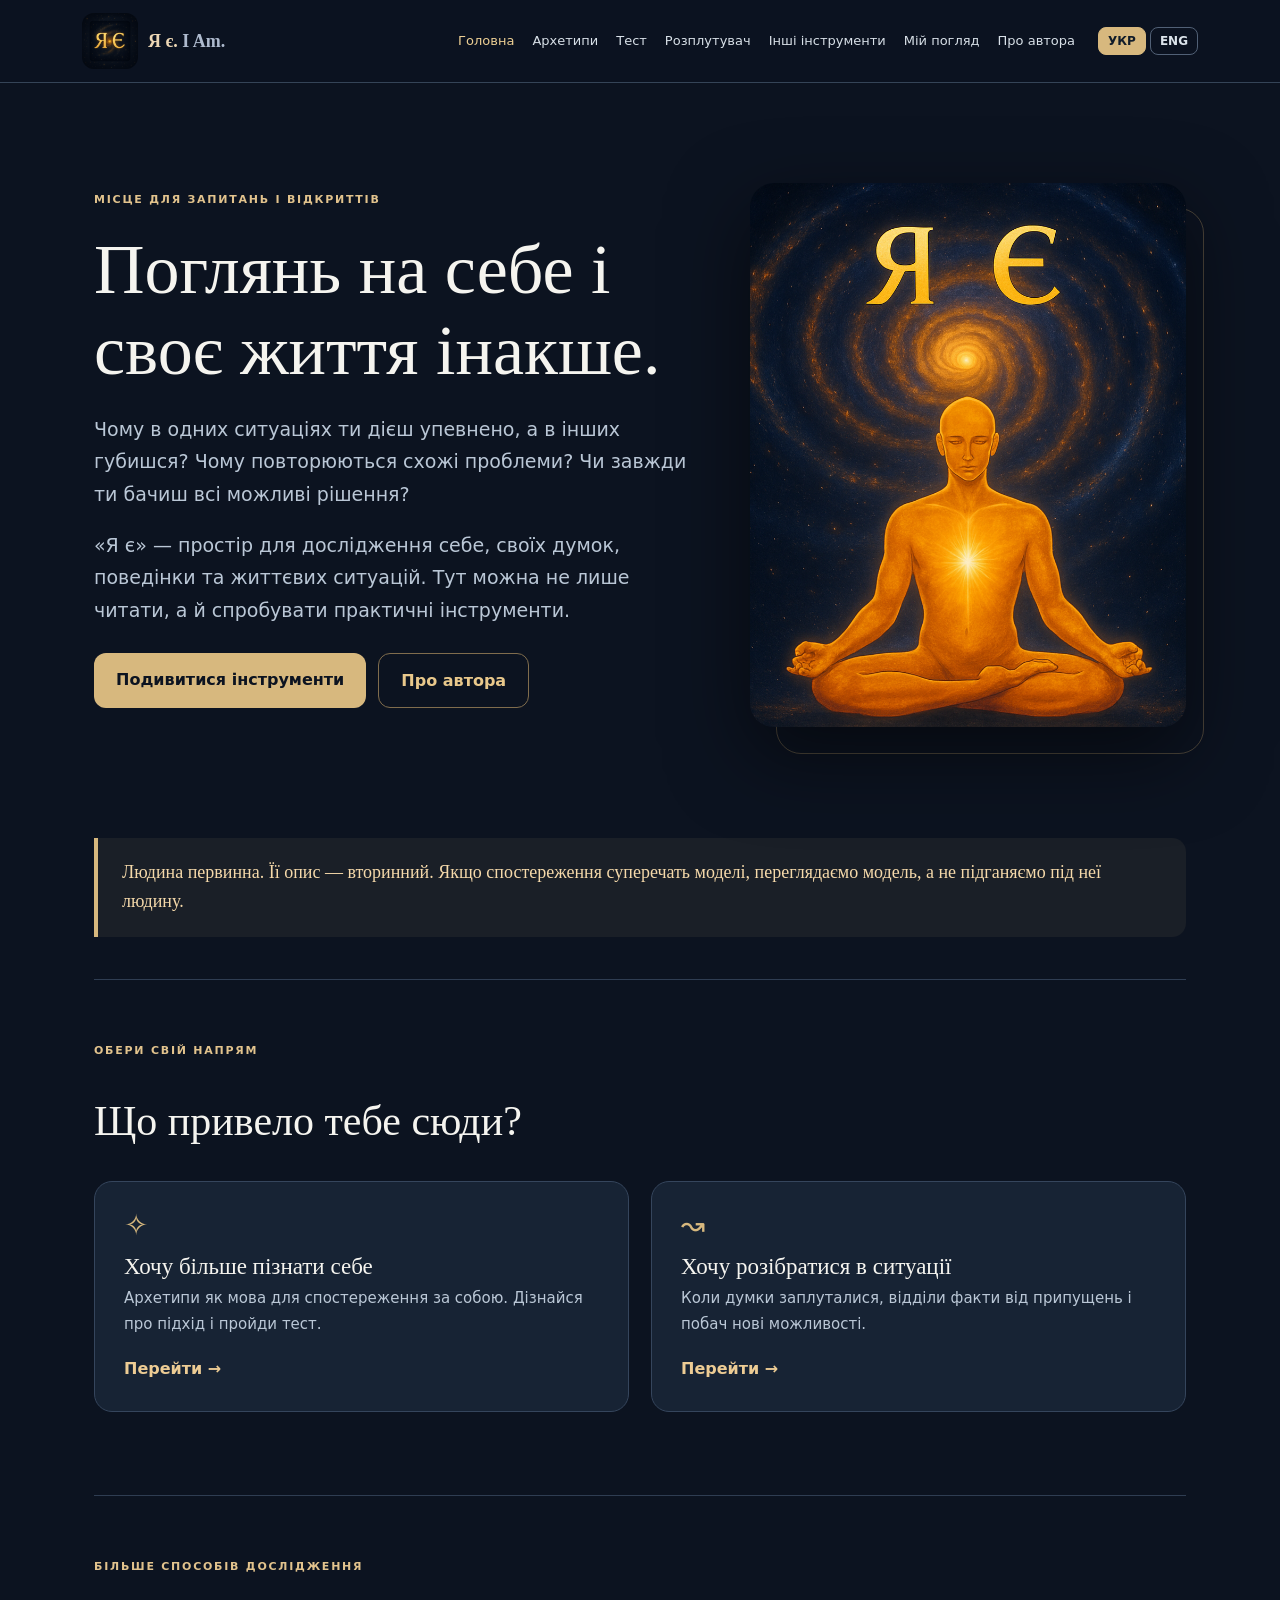
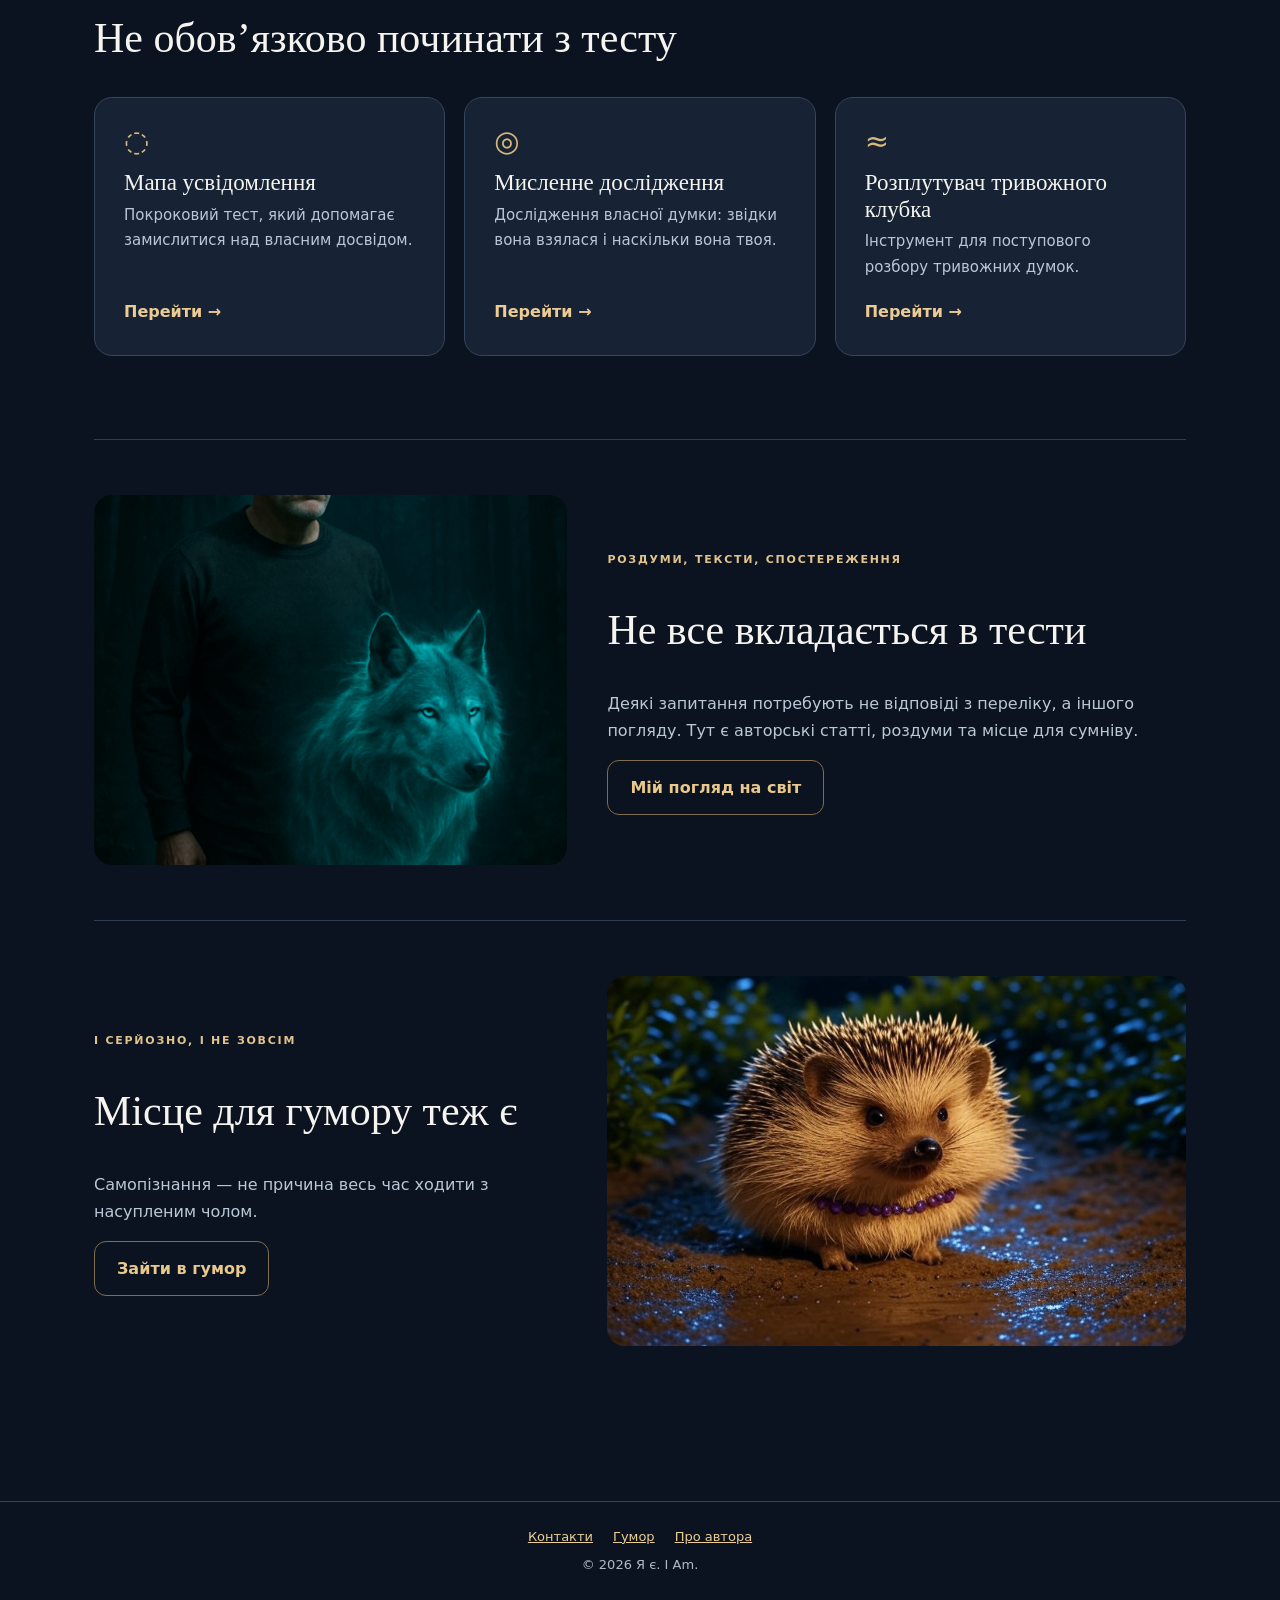
==== index.html @ 679966d9 "Add files via upload" ====
<!doctype html><html lang="uk"><head><meta charset="utf-8"><meta name="viewport" content="width=device-width,initial-scale=1"><meta name="theme-color" content="#0c1320"><title>Головна / Home — Я є. I Am.</title><meta name="description" content="Я є. I Am. — простір для дослідження себе, думок, поведінки та життєвих ситуацій."><link rel="icon" href="images/ya-e-og.jpg" type="image/jpeg"><link rel="stylesheet" href="assets/site.css"><style>
:root{color-scheme:dark}*{box-sizing:border-box}html{scroll-behavior:smooth}body{margin:0;background:#0c1320;color:#f5f4ef;font:16px/1.7 system-ui,-apple-system,Segoe UI,sans-serif}a{color:#ebc98b}h1,h2,h3{font-family:Georgia,'Times New Roman',serif;font-weight:500;line-height:1.16}h1{font-size:clamp(40px,6vw,70px);margin:18px 0 22px}h2{font-size:clamp(29px,4vw,42px)}h3{font-size:23px}p{color:#bac7d6}main{max-width:1140px;margin:0 auto;padding:30px 24px 100px}.eyebrow{letter-spacing:.16em;font-weight:700;color:#e2c38d;text-transform:uppercase;font-size:11px}.hero{padding:70px 0 60px;display:grid;grid-template-columns:1.16fr .84fr;align-items:center;gap:55px}.hero p{font-size:19px;max-width:650px}.hero-art{position:relative}.hero-art img{width:100%;border-radius:24px;object-fit:cover;aspect-ratio:4/5;box-shadow:0 28px 80px #0008}.hero-art:before{content:'';position:absolute;inset:25px -18px -18px 26px;border:1px solid #c5a66e55;border-radius:25px;z-index:-1}.actions{display:flex;gap:12px;flex-wrap:wrap;margin:27px 0}.action{display:inline-block;padding:13px 22px;border-radius:12px;background:#d7b87e;color:#0c1320;text-decoration:none;font-weight:750}.action.outline{background:transparent;color:#e9c88b;border:1px solid #806d4d}.section{padding:55px 0;border-top:1px solid #2f3d52}.intro{max-width:790px}.two{display:grid;grid-template-columns:repeat(2,1fr);gap:22px;margin:28px 0}.three{display:grid;grid-template-columns:repeat(3,1fr);gap:19px;margin:28px 0}.tile{background:#172334;border:1px solid #35455c;border-radius:18px;padding:29px;min-height:208px;display:flex;flex-direction:column;align-items:flex-start;text-decoration:none;color:#f5f4ef;transition:transform .2s,border-color .2s}.tile:hover{transform:translateY(-4px);border-color:#d7b87e}.tile h3{margin:14px 0 6px;color:#f5f4ef}.tile p{margin:0 0 18px;font-size:15px}.tile .arrow{margin-top:auto;color:#edcc94;font-weight:bold}.symbol{color:#d7b87e;font-size:29px;line-height:1}.principle{background:rgba(215,184,126,.07);border-left:4px solid #d7b87e;padding:20px 24px;color:#f5d9aa;font:500 18px/1.65 Georgia,serif;border-radius:0 14px 14px 0;margin:42px 0}.split{display:grid;grid-template-columns:.9fr 1.1fr;align-items:center;gap:40px}.split img{width:100%;border-radius:18px;max-height:370px;object-fit:cover}.quiet{color:#98aabe;font-size:14px}.subhero{padding:55px 0 40px;max-width:810px}.subhero h1{font-size:clamp(38px,5vw,58px)}.mini{font-size:13px;color:#c1ccd7}.list-links{display:grid;gap:14px;margin-top:24px}.list-links a{display:block;border-radius:14px;background:#172334;padding:18px 22px;text-decoration:none;color:#fff;border:1px solid #344459}.list-links a:hover{border-color:#d7b87e}.list-links small{display:block;color:#a8b8c9}.site-head nav{display:flex}.site-head .site-nav{display:flex}@media(max-width:980px){.site-head .site-nav{display:none}.site-head .site-nav.open{display:flex}}@media(max-width:700px){main{padding:10px 17px 60px}.hero{grid-template-columns:1fr;padding:35px 0 45px;gap:28px}.hero-art img{aspect-ratio:16/10;max-height:300px}.two,.three,.split{grid-template-columns:1fr}.section{padding:34px 0}.tile{min-height:unset;padding:23px}.principle{margin:24px 0}.actions{flex-direction:column}.action{text-align:center}}
</style></head><body class="new-site-page"><main id="main"><section class="hero"><div><span class="eyebrow"><span data-i18n-uk="Місце для запитань і відкриттів" data-i18n-en="A place for questions and discoveries">Місце для запитань і відкриттів</span></span><h1><span data-i18n-uk="Поглянь на себе і своє життя інакше." data-i18n-en="See yourself and your life from a different angle.">Поглянь на себе і своє життя інакше.</span></h1><p><span data-i18n-uk="Чому в одних ситуаціях ти дієш упевнено, а в інших губишся? Чому повторюються схожі проблеми? Чи завжди ти бачиш всі можливі рішення?" data-i18n-en="Why do you feel confident in some situations and uncertain in others? Why do familiar problems keep returning? Are you seeing all your options?">Чому в одних ситуаціях ти дієш упевнено, а в інших губишся? Чому повторюються схожі проблеми? Чи завжди ти бачиш всі можливі рішення?</span></p><p><span data-i18n-uk="«Я є» — простір для дослідження себе, своїх думок, поведінки та життєвих ситуацій. Тут можна не лише читати, а й спробувати практичні інструменти." data-i18n-en="I Am is a space to explore yourself, your thoughts, your behavior and everyday situations. You can read, reflect and try practical tools.">«Я є» — простір для дослідження себе, своїх думок, поведінки та життєвих ситуацій. Тут можна не лише читати, а й спробувати практичні інструменти.</span></p><div class="actions"><a data-url="tools.html" href="tools.html" class="action"><span data-i18n-uk="Подивитися інструменти" data-i18n-en="Explore the tools">Подивитися інструменти</span></a><a data-url="about.html" href="about.html" class="action outline"><span data-i18n-uk="Про автора" data-i18n-en="About the author">Про автора</span></a></div></div><div class="hero-art"><img src="images/ya-e-og.jpg" alt="Я є — символічний образ" loading="eager"></div></section><div class="principle"><span data-i18n-uk="Людина первинна. Її опис — вторинний. Якщо спостереження суперечать моделі, переглядаємо модель, а не підганяємо під неї людину." data-i18n-en="The person comes first. Any description comes second. If observations contradict the model, revise the model rather than forcing the person to fit it.">Людина первинна. Її опис — вторинний. Якщо спостереження суперечать моделі, переглядаємо модель, а не підганяємо під неї людину.</span></div><section class="section" id="begin"><span class="eyebrow"><span data-i18n-uk="Обери свій напрям" data-i18n-en="Choose where to begin">Обери свій напрям</span></span><h2><span data-i18n-uk="Що привело тебе сюди?" data-i18n-en="What brings you here?">Що привело тебе сюди?</span></h2><div class="two"><a class="tile" data-url="archetypes.html" href="archetypes.html"><span class="symbol">✧</span><h3><span data-i18n-uk="Хочу більше пізнати себе" data-i18n-en="I want to understand myself">Хочу більше пізнати себе</span></h3><p><span data-i18n-uk="Архетипи як мова для спостереження за собою. Дізнайся про підхід і пройди тест." data-i18n-en="Explore archetypes as a language for self-observation, then take the test.">Архетипи як мова для спостереження за собою. Дізнайся про підхід і пройди тест.</span></p><span class="arrow"><span data-i18n-uk="Перейти →" data-i18n-en="Explore →">Перейти →</span></span></a><a class="tile" data-url="unravel-situation.html" href="unravel-situation.html"><span class="symbol">↝</span><h3><span data-i18n-uk="Хочу розібратися в ситуації" data-i18n-en="I need clarity about a situation">Хочу розібратися в ситуації</span></h3><p><span data-i18n-uk="Коли думки заплуталися, відділи факти від припущень і побач нові можливості." data-i18n-en="Untangle thoughts, distinguish facts from assumptions and explore alternatives.">Коли думки заплуталися, відділи факти від припущень і побач нові можливості.</span></p><span class="arrow"><span data-i18n-uk="Перейти →" data-i18n-en="Explore →">Перейти →</span></span></a></div></section><section class="section"><span class="eyebrow"><span data-i18n-uk="Більше способів дослідження" data-i18n-en="More ways to explore">Більше способів дослідження</span></span><h2><span data-i18n-uk="Не обов’язково починати з тесту" data-i18n-en="You do not have to start with a test">Не обов’язково починати з тесту</span></h2><div class="three"><a class="tile" data-url="map-awareness-test-v2.html" href="map-awareness-test-v2.html"><span class="symbol">◌</span><h3><span data-i18n-uk="Мапа усвідомлення" data-i18n-en="Map of awareness">Мапа усвідомлення</span></h3><p><span data-i18n-uk="Покроковий тест, який допомагає замислитися над власним досвідом." data-i18n-en="A step-by-step test to reflect on your experience.">Покроковий тест, який допомагає замислитися над власним досвідом.</span></p><span class="arrow"><span data-i18n-uk="Перейти →" data-i18n-en="Explore →">Перейти →</span></span></a><a class="tile" data-url="mind-exploration.html" href="mind-exploration.html"><span class="symbol">◎</span><h3><span data-i18n-uk="Мисленне дослідження" data-i18n-en="Thought exploration">Мисленне дослідження</span></h3><p><span data-i18n-uk="Дослідження власної думки: звідки вона взялася і наскільки вона твоя." data-i18n-en="Examine your own thought: where did it come from and how much is it yours?">Дослідження власної думки: звідки вона взялася і наскільки вона твоя.</span></p><span class="arrow"><span data-i18n-uk="Перейти →" data-i18n-en="Explore →">Перейти →</span></span></a><a class="tile" data-url="unravel-anxiety.html" href="unravel-anxiety.html"><span class="symbol">≈</span><h3><span data-i18n-uk="Розплутувач тривожного клубка" data-i18n-en="Anxiety knot unraveler">Розплутувач тривожного клубка</span></h3><p><span data-i18n-uk="Інструмент для поступового розбору тривожних думок." data-i18n-en="A guided way to work through anxious thoughts.">Інструмент для поступового розбору тривожних думок.</span></p><span class="arrow"><span data-i18n-uk="Перейти →" data-i18n-en="Explore →">Перейти →</span></span></a></div></section><section class="section split"><img src="images/mezhovyk.jpg" loading="lazy" alt="Людина з вовком у лісі"><div><span class="eyebrow"><span data-i18n-uk="Роздуми, тексти, спостереження" data-i18n-en="Reflections and observations">Роздуми, тексти, спостереження</span></span><h2><span data-i18n-uk="Не все вкладається в тести" data-i18n-en="Not everything fits into a test">Не все вкладається в тести</span></h2><p><span data-i18n-uk="Деякі запитання потребують не відповіді з переліку, а іншого погляду. Тут є авторські статті, роздуми та місце для сумніву." data-i18n-en="Some questions need more than a multiple-choice answer. Explore essays, reflections and room for doubt.">Деякі запитання потребують не відповіді з переліку, а іншого погляду. Тут є авторські статті, роздуми та місце для сумніву.</span></p><a class="action outline" data-url="blog.html" href="blog.html"><span data-i18n-uk="Мій погляд на світ" data-i18n-en="My perspective">Мій погляд на світ</span></a></div></section><section class="section split"><div><span class="eyebrow"><span data-i18n-uk="І серйозно, і не зовсім" data-i18n-en="Serious, but not too serious">І серйозно, і не зовсім</span></span><h2><span data-i18n-uk="Місце для гумору теж є" data-i18n-en="There is room for humor, too">Місце для гумору теж є</span></h2><p><span data-i18n-uk="Самопізнання — не причина весь час ходити з насупленим чолом." data-i18n-en="Self-exploration is no reason to keep a permanently serious face.">Самопізнання — не причина весь час ходити з насупленим чолом.</span></p><a class="action outline" data-url="humor.html" href="humor.html"><span data-i18n-uk="Зайти в гумор" data-i18n-en="Visit humor">Зайти в гумор</span></a></div><img src="images/hedgehog.jpg" loading="lazy" alt="Кумедний їжачок"></section></main><script>window.yaieRenderHome=function(lang){document.querySelectorAll('[data-i18n-uk]').forEach(el=>el.textContent=el.getAttribute('data-i18n-'+lang));document.querySelectorAll('[data-url]').forEach(el=>{let u=new URL(el.getAttribute('data-url'),location.href);u.searchParams.set('lang',lang);el.href=u.pathname+u.search});};</script><script src="assets/site.js" defer></script></body></html>
---- assets/site.css ----
:root{--bg:#0c1320;--surface:#172334;--surface2:#1f3044;--text:#f5f4ef;--muted:#bac7d6;--gold:#d7b87e;--line:#344459}
.site-head,.site-head *{box-sizing:border-box}.site-head{position:sticky;top:0;z-index:9999;background:rgba(12,19,32,.97);backdrop-filter:blur(16px);border-bottom:1px solid #354457;color:#f5f4ef;font-family:system-ui,-apple-system,Segoe UI,sans-serif}.site-head-inner{max-width:1160px;margin:auto;min-height:82px;padding:9px 22px;display:flex;align-items:center;gap:18px}.site-brand{display:flex;align-items:center;flex:none;gap:10px;text-decoration:none!important;color:#edd7b5!important;font:600 18px Georgia,serif!important}.site-brand img{width:56px;height:56px;object-fit:contain;border-radius:12px}.site-nav{margin-left:auto;display:flex;align-items:center;gap:18px;flex-wrap:wrap}.site-nav a{font:500 13px/1.3 system-ui,sans-serif!important;color:#d8e0e8!important;text-decoration:none!important;padding:8px 0;white-space:nowrap}.site-nav a:hover,.site-nav a[aria-current=page]{color:#edcf94!important}.site-language{display:flex;gap:4px;margin-left:5px}.site-language button{border:1px solid #516076;background:transparent;color:#dce4eb;padding:6px 9px;border-radius:8px;font:600 12px system-ui;cursor:pointer}.site-language button.active{color:#111c29;background:#d7b87e;border-color:#d7b87e}.site-menu{display:none;background:transparent;border:1px solid #516076;color:#fff;border-radius:8px;padding:7px 12px;font-size:18px}.site-head+nav,body>nav[role=navigation]{display:none!important}.site-head a:focus-visible,.site-head button:focus-visible{outline:2px solid #f3d6a2;outline-offset:3px}
.site-footer{background:#0c1320;border-top:1px solid #344459;color:#aebaca;font:13px/1.6 system-ui,sans-serif;padding:25px;text-align:center}.site-footer a{color:#edcf94}.site-footer .site-footlinks{display:flex;justify-content:center;gap:20px;flex-wrap:wrap;margin-bottom:8px}
@media(max-width:980px){.site-menu{display:block;margin-left:auto}.site-nav{display:none;position:absolute;top:100%;left:0;right:0;background:#101b2b;border-bottom:1px solid #344459;padding:16px 22px;box-shadow:0 20px 30px #0005}.site-nav.open{display:flex;flex-direction:column;align-items:stretch;gap:5px}.site-nav a{padding:11px 5px;font-size:15px!important}.site-head-inner{min-height:70px}.site-brand img{height:46px;width:46px}}@media(max-width:420px){.site-head-inner{padding:6px 12px;gap:8px}.site-brand{font-size:16px!important}.site-brand img{width:42px;height:42px}.site-language button{padding:6px 7px}}
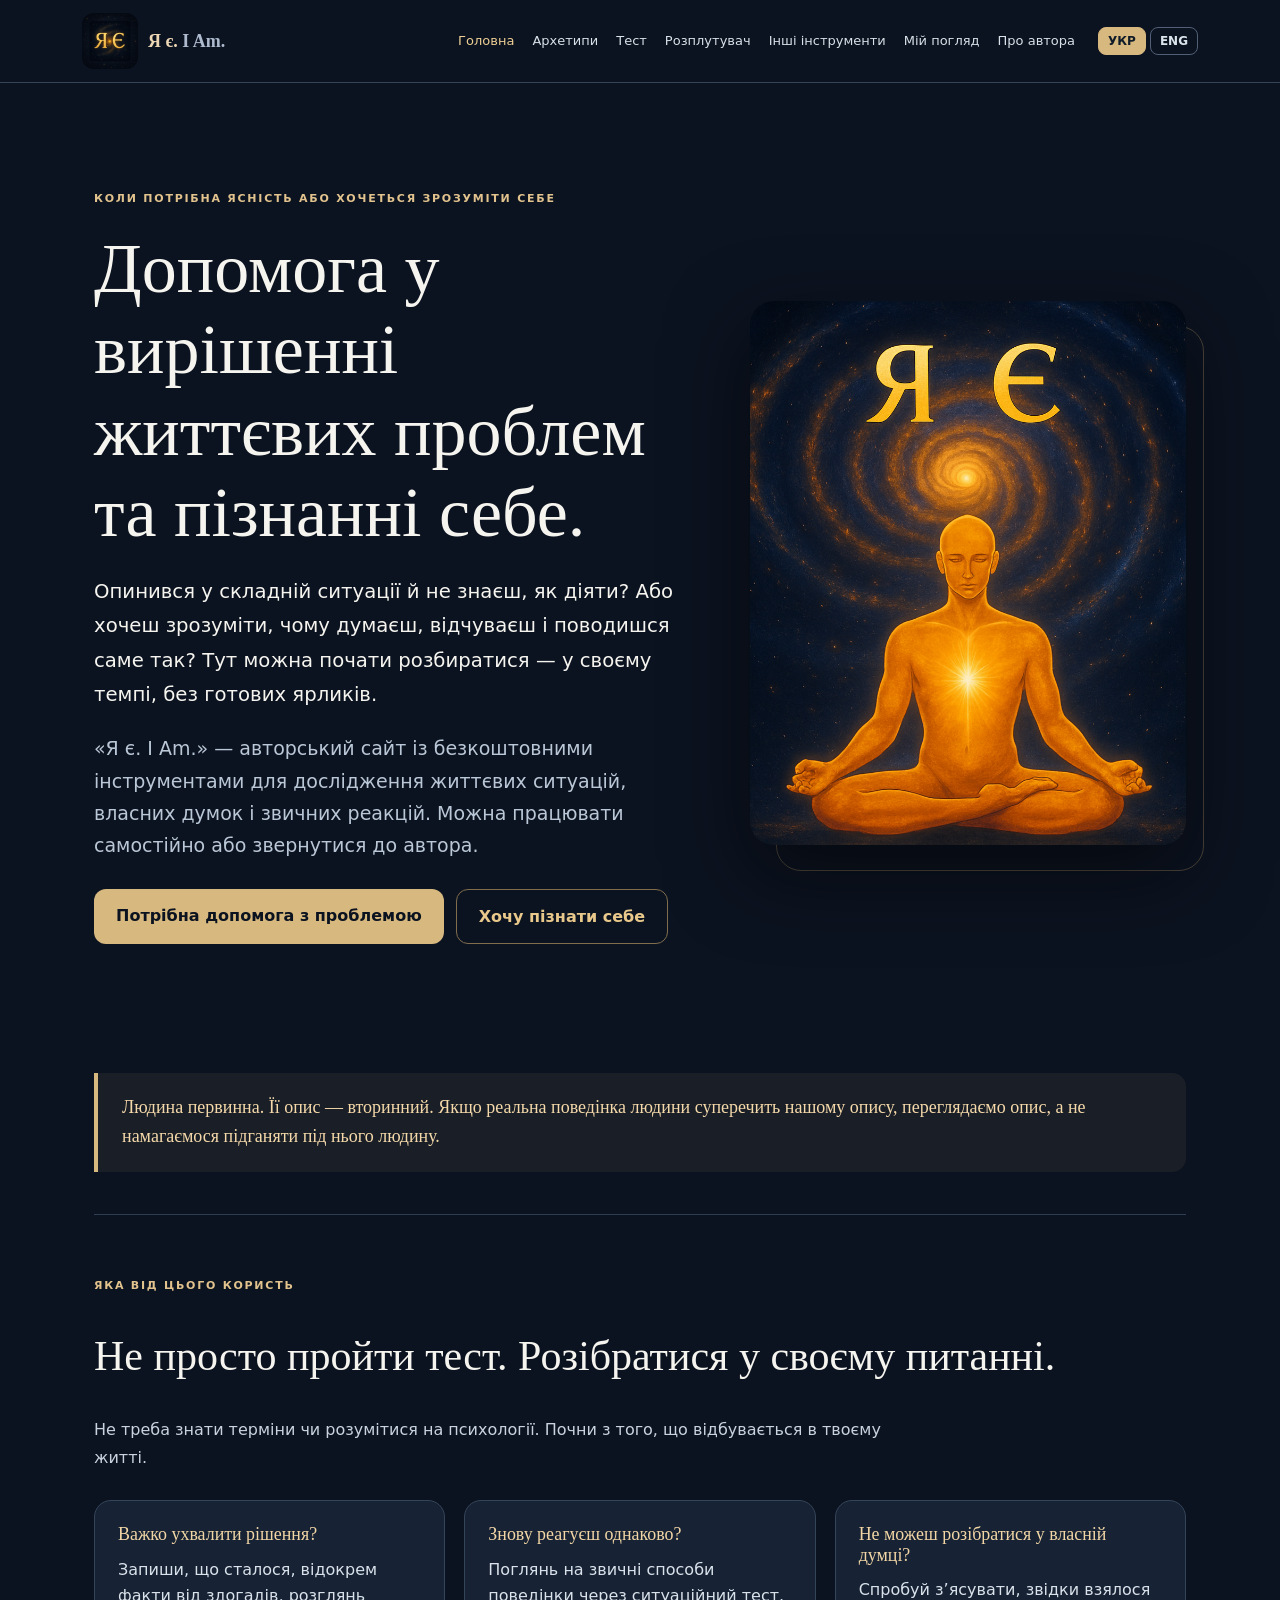
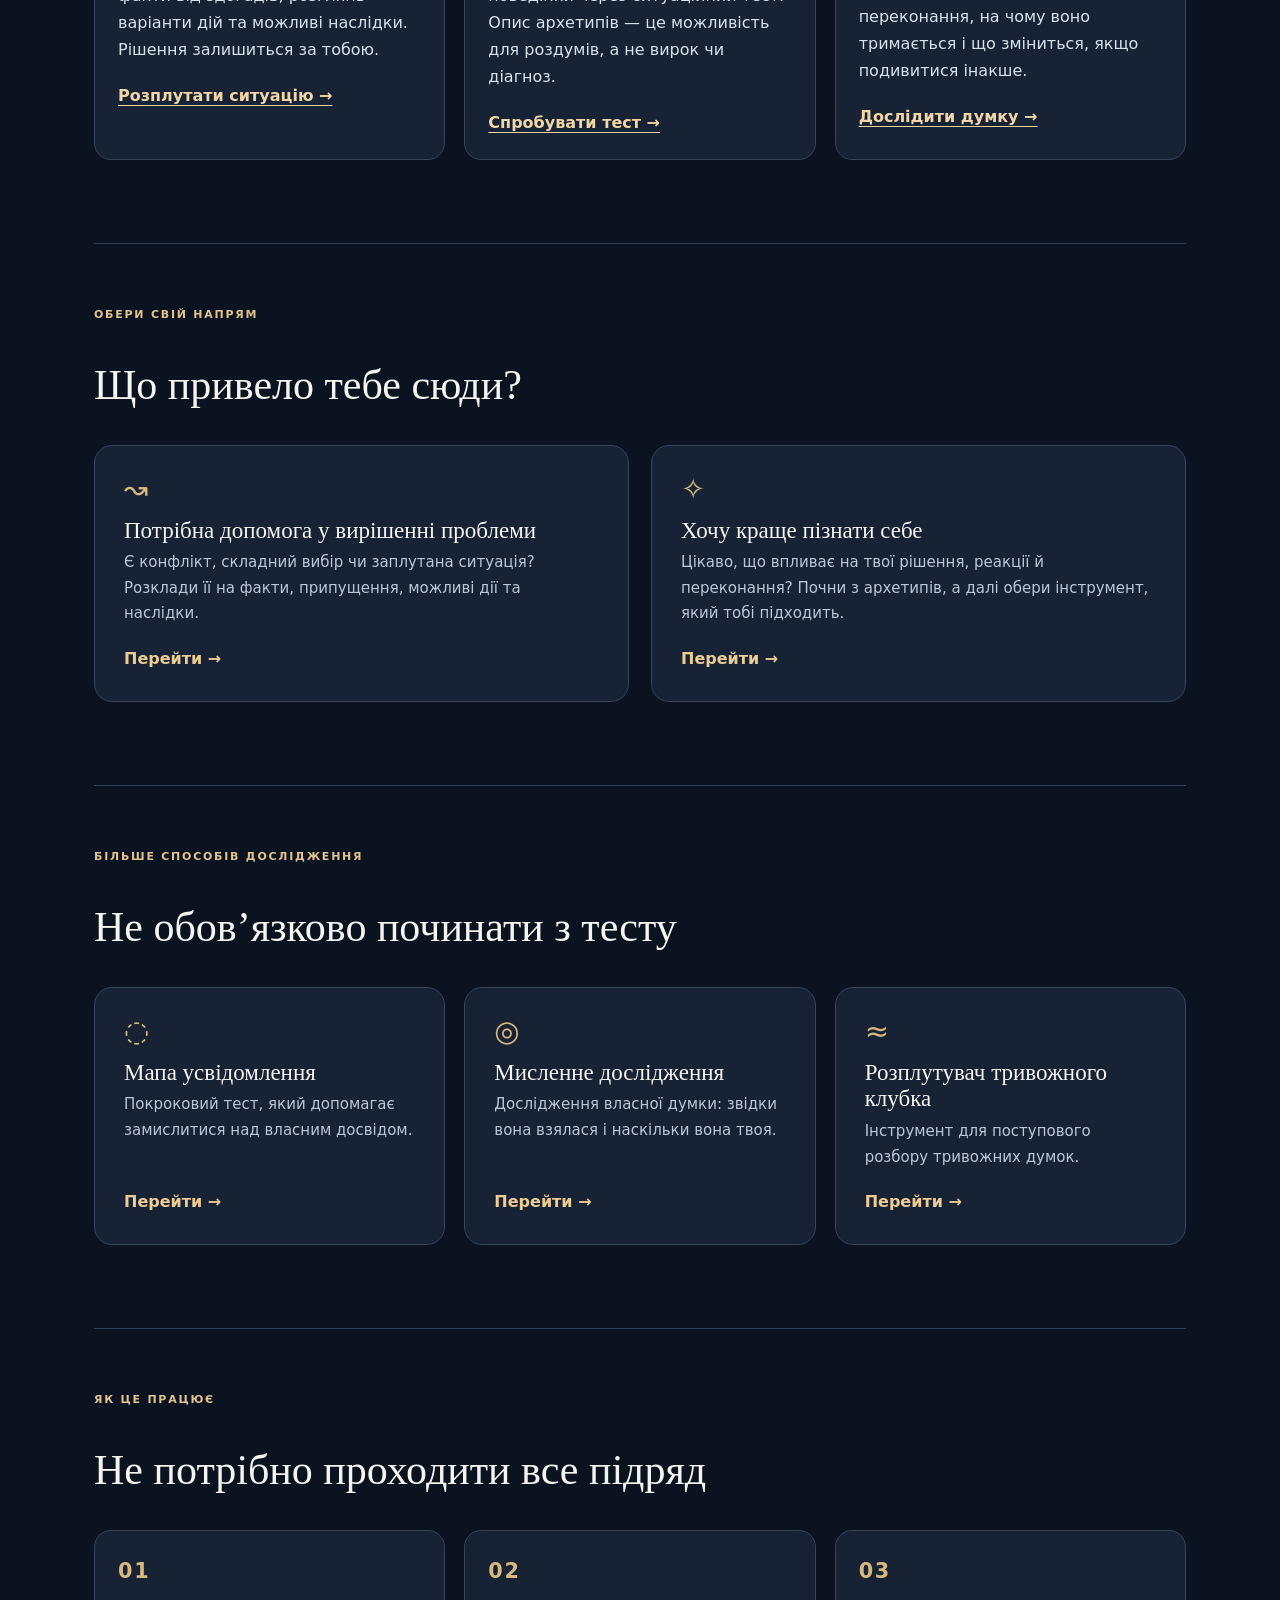
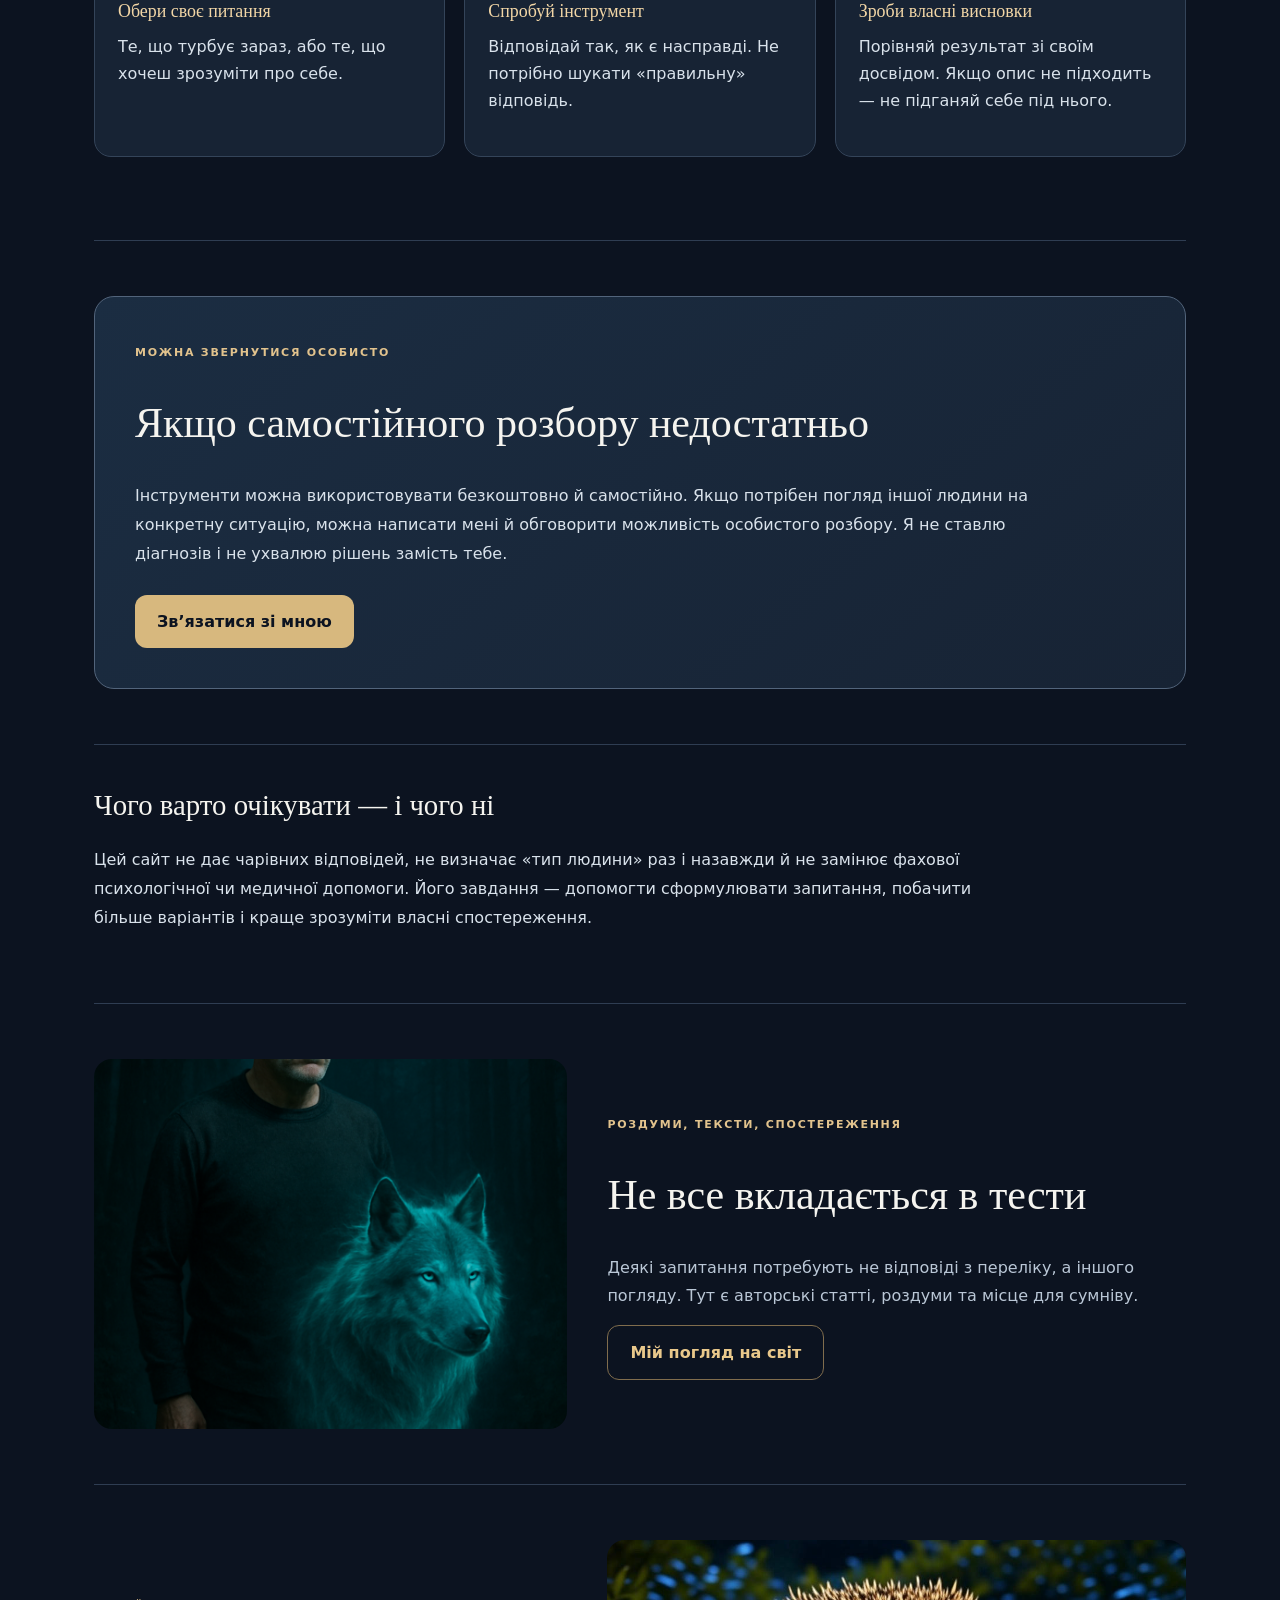
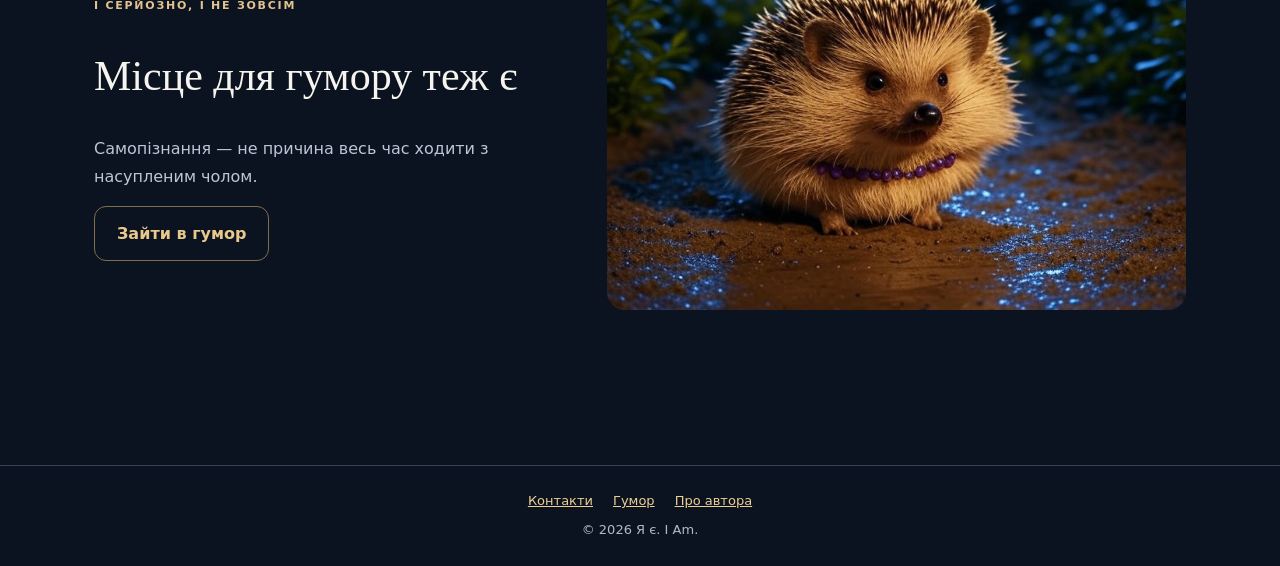
==== commit f2103cad: "Add files via upload" ====
--- a/index.html
+++ b/index.html
@@ -1,3 +1,28 @@
-<!doctype html><html lang="uk"><head><meta charset="utf-8"><meta name="viewport" content="width=device-width,initial-scale=1"><meta name="theme-color" content="#0c1320"><title>Головна / Home — Я є. I Am.</title><meta name="description" content="Я є. I Am. — простір для дослідження себе, думок, поведінки та життєвих ситуацій."><link rel="icon" href="images/ya-e-og.jpg" type="image/jpeg"><link rel="stylesheet" href="assets/site.css"><style>
+<!DOCTYPE html>
+<html lang="uk"><head><meta charset="utf-8"/><meta content="width=device-width,initial-scale=1" name="viewport"/><meta content="#0c1320" name="theme-color"/><title>Головна / Home — Я є. I Am.</title><meta content="Я є. I Am. — простір для дослідження себе, думок, поведінки та життєвих ситуацій." name="description"/><link href="images/ya-e-og.jpg" rel="icon" type="image/jpeg"/><link href="assets/site.css" rel="stylesheet"/><style>
 :root{color-scheme:dark}*{box-sizing:border-box}html{scroll-behavior:smooth}body{margin:0;background:#0c1320;color:#f5f4ef;font:16px/1.7 system-ui,-apple-system,Segoe UI,sans-serif}a{color:#ebc98b}h1,h2,h3{font-family:Georgia,'Times New Roman',serif;font-weight:500;line-height:1.16}h1{font-size:clamp(40px,6vw,70px);margin:18px 0 22px}h2{font-size:clamp(29px,4vw,42px)}h3{font-size:23px}p{color:#bac7d6}main{max-width:1140px;margin:0 auto;padding:30px 24px 100px}.eyebrow{letter-spacing:.16em;font-weight:700;color:#e2c38d;text-transform:uppercase;font-size:11px}.hero{padding:70px 0 60px;display:grid;grid-template-columns:1.16fr .84fr;align-items:center;gap:55px}.hero p{font-size:19px;max-width:650px}.hero-art{position:relative}.hero-art img{width:100%;border-radius:24px;object-fit:cover;aspect-ratio:4/5;box-shadow:0 28px 80px #0008}.hero-art:before{content:'';position:absolute;inset:25px -18px -18px 26px;border:1px solid #c5a66e55;border-radius:25px;z-index:-1}.actions{display:flex;gap:12px;flex-wrap:wrap;margin:27px 0}.action{display:inline-block;padding:13px 22px;border-radius:12px;background:#d7b87e;color:#0c1320;text-decoration:none;font-weight:750}.action.outline{background:transparent;color:#e9c88b;border:1px solid #806d4d}.section{padding:55px 0;border-top:1px solid #2f3d52}.intro{max-width:790px}.two{display:grid;grid-template-columns:repeat(2,1fr);gap:22px;margin:28px 0}.three{display:grid;grid-template-columns:repeat(3,1fr);gap:19px;margin:28px 0}.tile{background:#172334;border:1px solid #35455c;border-radius:18px;padding:29px;min-height:208px;display:flex;flex-direction:column;align-items:flex-start;text-decoration:none;color:#f5f4ef;transition:transform .2s,border-color .2s}.tile:hover{transform:translateY(-4px);border-color:#d7b87e}.tile h3{margin:14px 0 6px;color:#f5f4ef}.tile p{margin:0 0 18px;font-size:15px}.tile .arrow{margin-top:auto;color:#edcc94;font-weight:bold}.symbol{color:#d7b87e;font-size:29px;line-height:1}.principle{background:rgba(215,184,126,.07);border-left:4px solid #d7b87e;padding:20px 24px;color:#f5d9aa;font:500 18px/1.65 Georgia,serif;border-radius:0 14px 14px 0;margin:42px 0}.split{display:grid;grid-template-columns:.9fr 1.1fr;align-items:center;gap:40px}.split img{width:100%;border-radius:18px;max-height:370px;object-fit:cover}.quiet{color:#98aabe;font-size:14px}.subhero{padding:55px 0 40px;max-width:810px}.subhero h1{font-size:clamp(38px,5vw,58px)}.mini{font-size:13px;color:#c1ccd7}.list-links{display:grid;gap:14px;margin-top:24px}.list-links a{display:block;border-radius:14px;background:#172334;padding:18px 22px;text-decoration:none;color:#fff;border:1px solid #344459}.list-links a:hover{border-color:#d7b87e}.list-links small{display:block;color:#a8b8c9}.site-head nav{display:flex}.site-head .site-nav{display:flex}@media(max-width:980px){.site-head .site-nav{display:none}.site-head .site-nav.open{display:flex}}@media(max-width:700px){main{padding:10px 17px 60px}.hero{grid-template-columns:1fr;padding:35px 0 45px;gap:28px}.hero-art img{aspect-ratio:16/10;max-height:300px}.two,.three,.split{grid-template-columns:1fr}.section{padding:34px 0}.tile{min-height:unset;padding:23px}.principle{margin:24px 0}.actions{flex-direction:column}.action{text-align:center}}
-</style></head><body class="new-site-page"><main id="main"><section class="hero"><div><span class="eyebrow"><span data-i18n-uk="Місце для запитань і відкриттів" data-i18n-en="A place for questions and discoveries">Місце для запитань і відкриттів</span></span><h1><span data-i18n-uk="Поглянь на себе і своє життя інакше." data-i18n-en="See yourself and your life from a different angle.">Поглянь на себе і своє життя інакше.</span></h1><p><span data-i18n-uk="Чому в одних ситуаціях ти дієш упевнено, а в інших губишся? Чому повторюються схожі проблеми? Чи завжди ти бачиш всі можливі рішення?" data-i18n-en="Why do you feel confident in some situations and uncertain in others? Why do familiar problems keep returning? Are you seeing all your options?">Чому в одних ситуаціях ти дієш упевнено, а в інших губишся? Чому повторюються схожі проблеми? Чи завжди ти бачиш всі можливі рішення?</span></p><p><span data-i18n-uk="«Я є» — простір для дослідження себе, своїх думок, поведінки та життєвих ситуацій. Тут можна не лише читати, а й спробувати практичні інструменти." data-i18n-en="I Am is a space to explore yourself, your thoughts, your behavior and everyday situations. You can read, reflect and try practical tools.">«Я є» — простір для дослідження себе, своїх думок, поведінки та життєвих ситуацій. Тут можна не лише читати, а й спробувати практичні інструменти.</span></p><div class="actions"><a data-url="tools.html" href="tools.html" class="action"><span data-i18n-uk="Подивитися інструменти" data-i18n-en="Explore the tools">Подивитися інструменти</span></a><a data-url="about.html" href="about.html" class="action outline"><span data-i18n-uk="Про автора" data-i18n-en="About the author">Про автора</span></a></div></div><div class="hero-art"><img src="images/ya-e-og.jpg" alt="Я є — символічний образ" loading="eager"></div></section><div class="principle"><span data-i18n-uk="Людина первинна. Її опис — вторинний. Якщо спостереження суперечать моделі, переглядаємо модель, а не підганяємо під неї людину." data-i18n-en="The person comes first. Any description comes second. If observations contradict the model, revise the model rather than forcing the person to fit it.">Людина первинна. Її опис — вторинний. Якщо спостереження суперечать моделі, переглядаємо модель, а не підганяємо під неї людину.</span></div><section class="section" id="begin"><span class="eyebrow"><span data-i18n-uk="Обери свій напрям" data-i18n-en="Choose where to begin">Обери свій напрям</span></span><h2><span data-i18n-uk="Що привело тебе сюди?" data-i18n-en="What brings you here?">Що привело тебе сюди?</span></h2><div class="two"><a class="tile" data-url="archetypes.html" href="archetypes.html"><span class="symbol">✧</span><h3><span data-i18n-uk="Хочу більше пізнати себе" data-i18n-en="I want to understand myself">Хочу більше пізнати себе</span></h3><p><span data-i18n-uk="Архетипи як мова для спостереження за собою. Дізнайся про підхід і пройди тест." data-i18n-en="Explore archetypes as a language for self-observation, then take the test.">Архетипи як мова для спостереження за собою. Дізнайся про підхід і пройди тест.</span></p><span class="arrow"><span data-i18n-uk="Перейти →" data-i18n-en="Explore →">Перейти →</span></span></a><a class="tile" data-url="unravel-situation.html" href="unravel-situation.html"><span class="symbol">↝</span><h3><span data-i18n-uk="Хочу розібратися в ситуації" data-i18n-en="I need clarity about a situation">Хочу розібратися в ситуації</span></h3><p><span data-i18n-uk="Коли думки заплуталися, відділи факти від припущень і побач нові можливості." data-i18n-en="Untangle thoughts, distinguish facts from assumptions and explore alternatives.">Коли думки заплуталися, відділи факти від припущень і побач нові можливості.</span></p><span class="arrow"><span data-i18n-uk="Перейти →" data-i18n-en="Explore →">Перейти →</span></span></a></div></section><section class="section"><span class="eyebrow"><span data-i18n-uk="Більше способів дослідження" data-i18n-en="More ways to explore">Більше способів дослідження</span></span><h2><span data-i18n-uk="Не обов’язково починати з тесту" data-i18n-en="You do not have to start with a test">Не обов’язково починати з тесту</span></h2><div class="three"><a class="tile" data-url="map-awareness-test-v2.html" href="map-awareness-test-v2.html"><span class="symbol">◌</span><h3><span data-i18n-uk="Мапа усвідомлення" data-i18n-en="Map of awareness">Мапа усвідомлення</span></h3><p><span data-i18n-uk="Покроковий тест, який допомагає замислитися над власним досвідом." data-i18n-en="A step-by-step test to reflect on your experience.">Покроковий тест, який допомагає замислитися над власним досвідом.</span></p><span class="arrow"><span data-i18n-uk="Перейти →" data-i18n-en="Explore →">Перейти →</span></span></a><a class="tile" data-url="mind-exploration.html" href="mind-exploration.html"><span class="symbol">◎</span><h3><span data-i18n-uk="Мисленне дослідження" data-i18n-en="Thought exploration">Мисленне дослідження</span></h3><p><span data-i18n-uk="Дослідження власної думки: звідки вона взялася і наскільки вона твоя." data-i18n-en="Examine your own thought: where did it come from and how much is it yours?">Дослідження власної думки: звідки вона взялася і наскільки вона твоя.</span></p><span class="arrow"><span data-i18n-uk="Перейти →" data-i18n-en="Explore →">Перейти →</span></span></a><a class="tile" data-url="unravel-anxiety.html" href="unravel-anxiety.html"><span class="symbol">≈</span><h3><span data-i18n-uk="Розплутувач тривожного клубка" data-i18n-en="Anxiety knot unraveler">Розплутувач тривожного клубка</span></h3><p><span data-i18n-uk="Інструмент для поступового розбору тривожних думок." data-i18n-en="A guided way to work through anxious thoughts.">Інструмент для поступового розбору тривожних думок.</span></p><span class="arrow"><span data-i18n-uk="Перейти →" data-i18n-en="Explore →">Перейти →</span></span></a></div></section><section class="section split"><img src="images/mezhovyk.jpg" loading="lazy" alt="Людина з вовком у лісі"><div><span class="eyebrow"><span data-i18n-uk="Роздуми, тексти, спостереження" data-i18n-en="Reflections and observations">Роздуми, тексти, спостереження</span></span><h2><span data-i18n-uk="Не все вкладається в тести" data-i18n-en="Not everything fits into a test">Не все вкладається в тести</span></h2><p><span data-i18n-uk="Деякі запитання потребують не відповіді з переліку, а іншого погляду. Тут є авторські статті, роздуми та місце для сумніву." data-i18n-en="Some questions need more than a multiple-choice answer. Explore essays, reflections and room for doubt.">Деякі запитання потребують не відповіді з переліку, а іншого погляду. Тут є авторські статті, роздуми та місце для сумніву.</span></p><a class="action outline" data-url="blog.html" href="blog.html"><span data-i18n-uk="Мій погляд на світ" data-i18n-en="My perspective">Мій погляд на світ</span></a></div></section><section class="section split"><div><span class="eyebrow"><span data-i18n-uk="І серйозно, і не зовсім" data-i18n-en="Serious, but not too serious">І серйозно, і не зовсім</span></span><h2><span data-i18n-uk="Місце для гумору теж є" data-i18n-en="There is room for humor, too">Місце для гумору теж є</span></h2><p><span data-i18n-uk="Самопізнання — не причина весь час ходити з насупленим чолом." data-i18n-en="Self-exploration is no reason to keep a permanently serious face.">Самопізнання — не причина весь час ходити з насупленим чолом.</span></p><a class="action outline" data-url="humor.html" href="humor.html"><span data-i18n-uk="Зайти в гумор" data-i18n-en="Visit humor">Зайти в гумор</span></a></div><img src="images/hedgehog.jpg" loading="lazy" alt="Кумедний їжачок"></section></main><script>window.yaieRenderHome=function(lang){document.querySelectorAll('[data-i18n-uk]').forEach(el=>el.textContent=el.getAttribute('data-i18n-'+lang));document.querySelectorAll('[data-url]').forEach(el=>{let u=new URL(el.getAttribute('data-url'),location.href);u.searchParams.set('lang',lang);el.href=u.pathname+u.search});};</script><script src="assets/site.js" defer></script></body></html>+
+/* V10 home: practical paths, clear expectations and personal contact */
+.home-lead{font-size:clamp(1.08rem,2.3vw,1.23rem)!important;line-height:1.75!important;color:#f5f4ef!important}
+.home-use-cases .section-lead{max-width:790px;color:#c8d3df;line-height:1.75}
+.home-case,.home-step{background:#172334;border:1px solid #344459;border-radius:17px;padding:23px;min-width:0}
+.home-case h3,.home-step h3{color:#f2d6a6;margin:0 0 12px;font-size:1.12rem}
+.home-case p,.home-step p{color:#d9e2eb;line-height:1.68;margin:0 0 18px}
+.home-case a{color:#f2d6a6;font-weight:700;text-decoration:underline;text-underline-offset:4px}
+.home-case a:hover{color:#fff0ca}
+.home-step-num{display:inline-block;color:#d7b87e;letter-spacing:.08em;font-size:1.3rem;font-weight:800;margin-bottom:12px}
+.home-personal-inner{background:linear-gradient(140deg,#1b2d42,#172334);padding:clamp(22px,4vw,40px);border:1px solid #52647b;border-radius:20px}
+.home-personal-inner p,.home-boundaries p{max-width:900px;color:#d9e2eb;line-height:1.8}
+.home-personal-inner .action{display:inline-block;margin-top:10px}
+.home-boundaries{padding-top:20px!important}
+.home-boundaries h2{font-size:clamp(1.35rem,2.5vw,1.8rem)}
+@media(max-width:700px){.home-case,.home-step{padding:19px}.home-personal-inner{padding:22px}}
+</style></head><body class="new-site-page"><main id="main"><section class="hero"><div><span class="eyebrow"><span data-i18n-en="When you need clarity or want to understand yourself" data-i18n-uk="Коли потрібна ясність або хочеться зрозуміти себе">Коли потрібна ясність або хочеться зрозуміти себе</span></span>
+<h1><span data-i18n-en="Help with life’s challenges and understanding yourself." data-i18n-uk="Допомога у вирішенні життєвих проблем та пізнанні себе.">Допомога у вирішенні життєвих проблем та пізнанні себе.</span></h1>
+<p class="home-lead"><span data-i18n-en="Facing a difficult situation and unsure what to do? Or curious why you think, feel and act the way you do? This is a place to begin exploring, at your own pace and without fixed labels." data-i18n-uk="Опинився у складній ситуації й не знаєш, як діяти? Або хочеш зрозуміти, чому думаєш, відчуваєш і поводишся саме так? Тут можна почати розбиратися — у своєму темпі, без готових ярликів.">Опинився у складній ситуації й не знаєш, як діяти? Або хочеш зрозуміти, чому думаєш, відчуваєш і поводишся саме так? Тут можна почати розбиратися — у своєму темпі, без готових ярликів.</span></p>
+<p><span data-i18n-en="I Am is an independent project with free tools to explore life situations, your thoughts and familiar reactions. You can work on your own or contact the author." data-i18n-uk="«Я є. I Am.» — авторський сайт із безкоштовними інструментами для дослідження життєвих ситуацій, власних думок і звичних реакцій. Можна працювати самостійно або звернутися до автора.">«Я є. I Am.» — авторський сайт із безкоштовними інструментами для дослідження життєвих ситуацій, власних думок і звичних реакцій. Можна працювати самостійно або звернутися до автора.</span></p>
+<div class="actions"><a class="action" data-url="unravel-situation.html" href="unravel-situation.html"><span data-i18n-en="I need help with a problem" data-i18n-uk="Потрібна допомога з проблемою">Потрібна допомога з проблемою</span></a><a class="action outline" data-url="archetype-test.html" href="archetype-test.html"><span data-i18n-en="I want to understand myself" data-i18n-uk="Хочу пізнати себе">Хочу пізнати себе</span></a></div></div><div class="hero-art"><img alt="Я є — символічний образ" loading="eager" src="images/ya-e-og.jpg"/></div></section><div class="principle"><span data-i18n-en="The person comes first. Any description comes second. If a person’s actual behaviour contradicts our description, we reconsider the description rather than trying to make the person fit it." data-i18n-uk="Людина первинна. Її опис — вторинний. Якщо реальна поведінка людини суперечить нашому опису, переглядаємо опис, а не намагаємося підганяти під нього людину.">Людина первинна. Її опис — вторинний. Якщо реальна поведінка людини суперечить нашому опису, переглядаємо опис, а не намагаємося підганяти під нього людину.</span></div><section class="section home-use-cases" id="why"><span class="eyebrow"><span data-i18n-en="What can this help you do" data-i18n-uk="Яка від цього користь">Яка від цього користь</span></span><h2><span data-i18n-en="More than taking a test: explore your own question." data-i18n-uk="Не просто пройти тест. Розібратися у своєму питанні.">Не просто пройти тест. Розібратися у своєму питанні.</span></h2><p class="section-lead"><span data-i18n-en="You do not need to know psychological terms. Start with what is happening in your life." data-i18n-uk="Не треба знати терміни чи розумітися на психології. Почни з того, що відбувається в твоєму житті.">Не треба знати терміни чи розумітися на психології. Почни з того, що відбувається в твоєму житті.</span></p><div class="three home-cases">
+<div class="home-case"><h3><span data-i18n-en="Struggling with a decision?" data-i18n-uk="Важко ухвалити рішення?">Важко ухвалити рішення?</span></h3><p><span data-i18n-en="Write down what happened, separate facts from guesses, and consider options and possible consequences. The decision remains yours." data-i18n-uk="Запиши, що сталося, відокрем факти від здогадів, розглянь варіанти дій та можливі наслідки. Рішення залишиться за тобою.">Запиши, що сталося, відокрем факти від здогадів, розглянь варіанти дій та можливі наслідки. Рішення залишиться за тобою.</span></p><a data-url="unravel-situation.html" href="unravel-situation.html"><span data-i18n-en="Unravel a situation →" data-i18n-uk="Розплутати ситуацію →">Розплутати ситуацію →</span></a></div>
+<div class="home-case"><h3><span data-i18n-en="Noticing repeated reactions?" data-i18n-uk="Знову реагуєш однаково?">Знову реагуєш однаково?</span></h3><p><span data-i18n-en="Explore familiar behaviours through a situational test. Archetype descriptions offer a perspective, not a verdict or diagnosis." data-i18n-uk="Поглянь на звичні способи поведінки через ситуаційний тест. Опис архетипів — це можливість для роздумів, а не вирок чи діагноз.">Поглянь на звичні способи поведінки через ситуаційний тест. Опис архетипів — це можливість для роздумів, а не вирок чи діагноз.</span></p><a data-url="archetype-test.html" href="archetype-test.html"><span data-i18n-en="Try the archetype test →" data-i18n-uk="Спробувати тест →">Спробувати тест →</span></a></div>
+<div class="home-case"><h3><span data-i18n-en="Unsure where your opinion comes from?" data-i18n-uk="Не можеш розібратися у власній думці?">Не можеш розібратися у власній думці?</span></h3><p><span data-i18n-en="Explore where a belief comes from, what supports it, and what might change if you looked at it differently." data-i18n-uk="Спробуй з’ясувати, звідки взялося переконання, на чому воно тримається і що зміниться, якщо подивитися інакше.">Спробуй з’ясувати, звідки взялося переконання, на чому воно тримається і що зміниться, якщо подивитися інакше.</span></p><a data-url="mind-exploration.html" href="mind-exploration.html"><span data-i18n-en="Explore a thought →" data-i18n-uk="Дослідити думку →">Дослідити думку →</span></a></div>
+</div></section><section class="section" id="begin"><span class="eyebrow"><span data-i18n-en="Choose where to begin" data-i18n-uk="Обери свій напрям">Обери свій напрям</span></span><h2><span data-i18n-en="What brings you here?" data-i18n-uk="Що привело тебе сюди?">Що привело тебе сюди?</span></h2><div class="two"><a class="tile" data-url="unravel-situation.html" href="unravel-situation.html"><span class="symbol">↝</span><h3><span data-i18n-en="I need help with a problem" data-i18n-uk="Потрібна допомога у вирішенні проблеми">Потрібна допомога у вирішенні проблеми</span></h3><p><span data-i18n-en="Facing a conflict, difficult choice or tangled situation? Examine the facts, assumptions, possible actions and consequences." data-i18n-uk="Є конфлікт, складний вибір чи заплутана ситуація? Розклади її на факти, припущення, можливі дії та наслідки.">Є конфлікт, складний вибір чи заплутана ситуація? Розклади її на факти, припущення, можливі дії та наслідки.</span></p><span class="arrow"><span data-i18n-en="Explore →" data-i18n-uk="Перейти →">Перейти →</span></span></a><a class="tile" data-url="archetypes.html" href="archetypes.html"><span class="symbol">✧</span><h3><span data-i18n-en="I want to understand myself better" data-i18n-uk="Хочу краще пізнати себе">Хочу краще пізнати себе</span></h3><p><span data-i18n-en="Curious what shapes your decisions, reactions and beliefs? Start with archetypes, then choose the tool that suits you." data-i18n-uk="Цікаво, що впливає на твої рішення, реакції й переконання? Почни з архетипів, а далі обери інструмент, який тобі підходить.">Цікаво, що впливає на твої рішення, реакції й переконання? Почни з архетипів, а далі обери інструмент, який тобі підходить.</span></p><span class="arrow"><span data-i18n-en="Explore →" data-i18n-uk="Перейти →">Перейти →</span></span></a></div></section><section class="section"><span class="eyebrow"><span data-i18n-en="More ways to explore" data-i18n-uk="Більше способів дослідження">Більше способів дослідження</span></span><h2><span data-i18n-en="You do not have to start with a test" data-i18n-uk="Не обов’язково починати з тесту">Не обов’язково починати з тесту</span></h2><div class="three"><a class="tile" data-url="map-awareness-test-v2.html" href="map-awareness-test-v2.html"><span class="symbol">◌</span><h3><span data-i18n-en="Map of awareness" data-i18n-uk="Мапа усвідомлення">Мапа усвідомлення</span></h3><p><span data-i18n-en="A step-by-step test to reflect on your experience." data-i18n-uk="Покроковий тест, який допомагає замислитися над власним досвідом.">Покроковий тест, який допомагає замислитися над власним досвідом.</span></p><span class="arrow"><span data-i18n-en="Explore →" data-i18n-uk="Перейти →">Перейти →</span></span></a><a class="tile" data-url="mind-exploration.html" href="mind-exploration.html"><span class="symbol">◎</span><h3><span data-i18n-en="Thought exploration" data-i18n-uk="Мисленне дослідження">Мисленне дослідження</span></h3><p><span data-i18n-en="Examine your own thought: where did it come from and how much is it yours?" data-i18n-uk="Дослідження власної думки: звідки вона взялася і наскільки вона твоя.">Дослідження власної думки: звідки вона взялася і наскільки вона твоя.</span></p><span class="arrow"><span data-i18n-en="Explore →" data-i18n-uk="Перейти →">Перейти →</span></span></a><a class="tile" data-url="unravel-anxiety.html" href="unravel-anxiety.html"><span class="symbol">≈</span><h3><span data-i18n-en="Anxiety knot unraveler" data-i18n-uk="Розплутувач тривожного клубка">Розплутувач тривожного клубка</span></h3><p><span data-i18n-en="A guided way to work through anxious thoughts." data-i18n-uk="Інструмент для поступового розбору тривожних думок.">Інструмент для поступового розбору тривожних думок.</span></p><span class="arrow"><span data-i18n-en="Explore →" data-i18n-uk="Перейти →">Перейти →</span></span></a></div></section><section class="section home-how"><span class="eyebrow"><span data-i18n-en="How it works" data-i18n-uk="Як це працює">Як це працює</span></span><h2><span data-i18n-en="You do not have to do everything" data-i18n-uk="Не потрібно проходити все підряд">Не потрібно проходити все підряд</span></h2><div class="three"><div class="home-step"><span class="home-step-num">01</span><h3><span data-i18n-en="Choose your question" data-i18n-uk="Обери своє питання">Обери своє питання</span></h3><p><span data-i18n-en="Something troubling you now, or something you want to understand about yourself." data-i18n-uk="Те, що турбує зараз, або те, що хочеш зрозуміти про себе.">Те, що турбує зараз, або те, що хочеш зрозуміти про себе.</span></p></div><div class="home-step"><span class="home-step-num">02</span><h3><span data-i18n-en="Use a tool" data-i18n-uk="Спробуй інструмент">Спробуй інструмент</span></h3><p><span data-i18n-en="Answer as things really are. There is no need to choose the “right” answer." data-i18n-uk="Відповідай так, як є насправді. Не потрібно шукати «правильну» відповідь.">Відповідай так, як є насправді. Не потрібно шукати «правильну» відповідь.</span></p></div><div class="home-step"><span class="home-step-num">03</span><h3><span data-i18n-en="Draw your own conclusions" data-i18n-uk="Зроби власні висновки">Зроби власні висновки</span></h3><p><span data-i18n-en="Compare the result with your own experience. If a description does not fit, do not force yourself into it." data-i18n-uk="Порівняй результат зі своїм досвідом. Якщо опис не підходить — не підганяй себе під нього.">Порівняй результат зі своїм досвідом. Якщо опис не підходить — не підганяй себе під нього.</span></p></div></div></section><section class="section home-personal" id="personal-help"><div class="home-personal-inner"><span class="eyebrow"><span data-i18n-en="You can also reach out" data-i18n-uk="Можна звернутися особисто">Можна звернутися особисто</span></span><h2><span data-i18n-en="If working through it on your own is not enough" data-i18n-uk="Якщо самостійного розбору недостатньо">Якщо самостійного розбору недостатньо</span></h2><p><span data-i18n-en="You can use the tools freely on your own. If you want another person’s perspective on a specific situation, you can contact me to discuss a personal review. I do not diagnose or make decisions for you." data-i18n-uk="Інструменти можна використовувати безкоштовно й самостійно. Якщо потрібен погляд іншої людини на конкретну ситуацію, можна написати мені й обговорити можливість особистого розбору. Я не ставлю діагнозів і не ухвалюю рішень замість тебе.">Інструменти можна використовувати безкоштовно й самостійно. Якщо потрібен погляд іншої людини на конкретну ситуацію, можна написати мені й обговорити можливість особистого розбору. Я не ставлю діагнозів і не ухвалюю рішень замість тебе.</span></p><a class="action" data-url="contact.html" href="contact.html"><span data-i18n-en="Contact me" data-i18n-uk="Зв’язатися зі мною">Зв’язатися зі мною</span></a></div></section><section class="section home-boundaries"><h2><span data-i18n-en="What to expect — and what not to expect" data-i18n-uk="Чого варто очікувати — і чого ні">Чого варто очікувати — і чого ні</span></h2><p><span data-i18n-en="This website offers no magical answers, does not define your “type” once and for all, and does not replace professional psychological or medical care. Its purpose is to help you ask clearer questions, see more possibilities, and make better sense of your observations." data-i18n-uk="Цей сайт не дає чарівних відповідей, не визначає «тип людини» раз і назавжди й не замінює фахової психологічної чи медичної допомоги. Його завдання — допомогти сформулювати запитання, побачити більше варіантів і краще зрозуміти власні спостереження.">Цей сайт не дає чарівних відповідей, не визначає «тип людини» раз і назавжди й не замінює фахової психологічної чи медичної допомоги. Його завдання — допомогти сформулювати запитання, побачити більше варіантів і краще зрозуміти власні спостереження.</span></p></section><section class="section split"><img alt="Людина з вовком у лісі" loading="lazy" src="images/mezhovyk.jpg"/><div><span class="eyebrow"><span data-i18n-en="Reflections and observations" data-i18n-uk="Роздуми, тексти, спостереження">Роздуми, тексти, спостереження</span></span><h2><span data-i18n-en="Not everything fits into a test" data-i18n-uk="Не все вкладається в тести">Не все вкладається в тести</span></h2><p><span data-i18n-en="Some questions need more than a multiple-choice answer. Explore essays, reflections and room for doubt." data-i18n-uk="Деякі запитання потребують не відповіді з переліку, а іншого погляду. Тут є авторські статті, роздуми та місце для сумніву.">Деякі запитання потребують не відповіді з переліку, а іншого погляду. Тут є авторські статті, роздуми та місце для сумніву.</span></p><a class="action outline" data-url="blog.html" href="blog.html"><span data-i18n-en="My perspective" data-i18n-uk="Мій погляд на світ">Мій погляд на світ</span></a></div></section><section class="section split"><div><span class="eyebrow"><span data-i18n-en="Serious, but not too serious" data-i18n-uk="І серйозно, і не зовсім">І серйозно, і не зовсім</span></span><h2><span data-i18n-en="There is room for humor, too" data-i18n-uk="Місце для гумору теж є">Місце для гумору теж є</span></h2><p><span data-i18n-en="Self-exploration is no reason to keep a permanently serious face." data-i18n-uk="Самопізнання — не причина весь час ходити з насупленим чолом.">Самопізнання — не причина весь час ходити з насупленим чолом.</span></p><a class="action outline" data-url="humor.html" href="humor.html"><span data-i18n-en="Visit humor" data-i18n-uk="Зайти в гумор">Зайти в гумор</span></a></div><img alt="Кумедний їжачок" loading="lazy" src="images/hedgehog.jpg"/></section></main><script>window.yaieRenderHome=function(lang){document.querySelectorAll('[data-i18n-uk]').forEach(el=>el.textContent=el.getAttribute('data-i18n-'+lang));document.querySelectorAll('[data-url]').forEach(el=>{let u=new URL(el.getAttribute('data-url'),location.href);u.searchParams.set('lang',lang);el.href=u.pathname+u.search});};</script><script defer="" src="assets/site.js"></script></body></html>
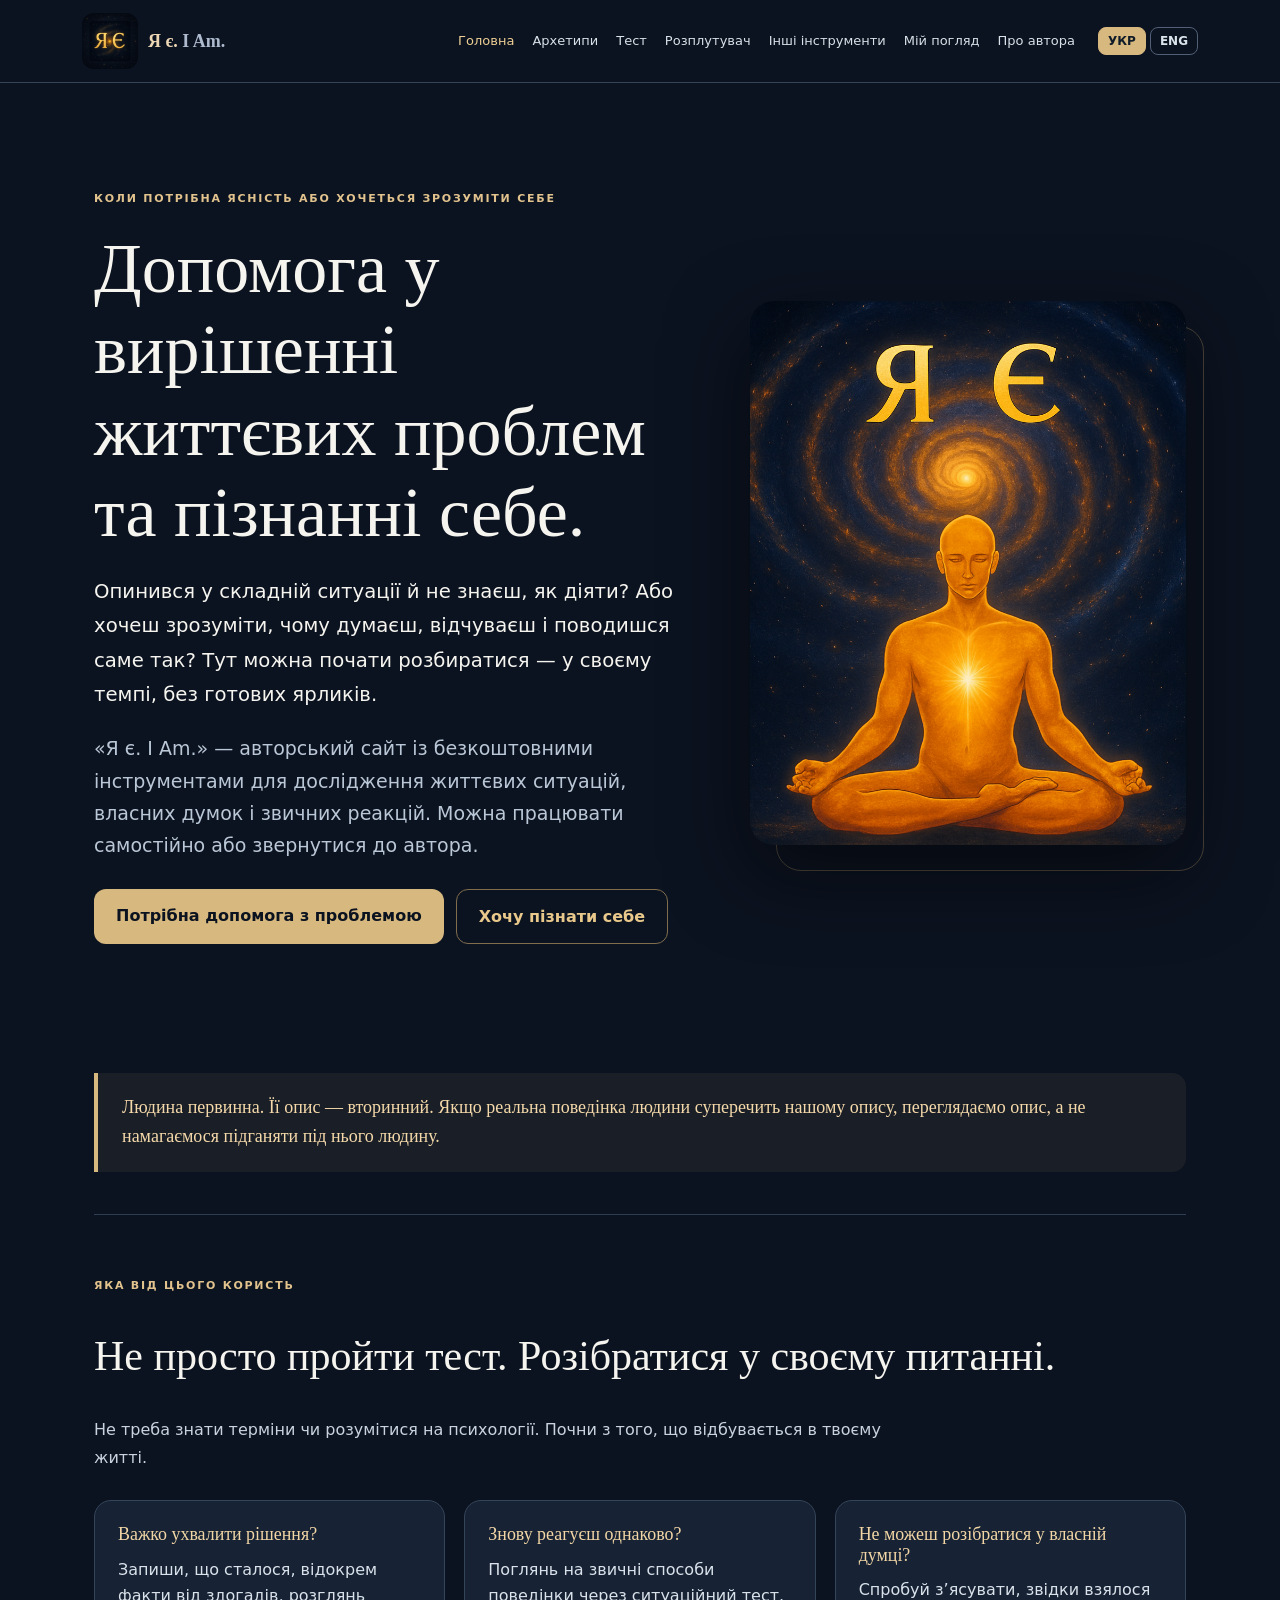
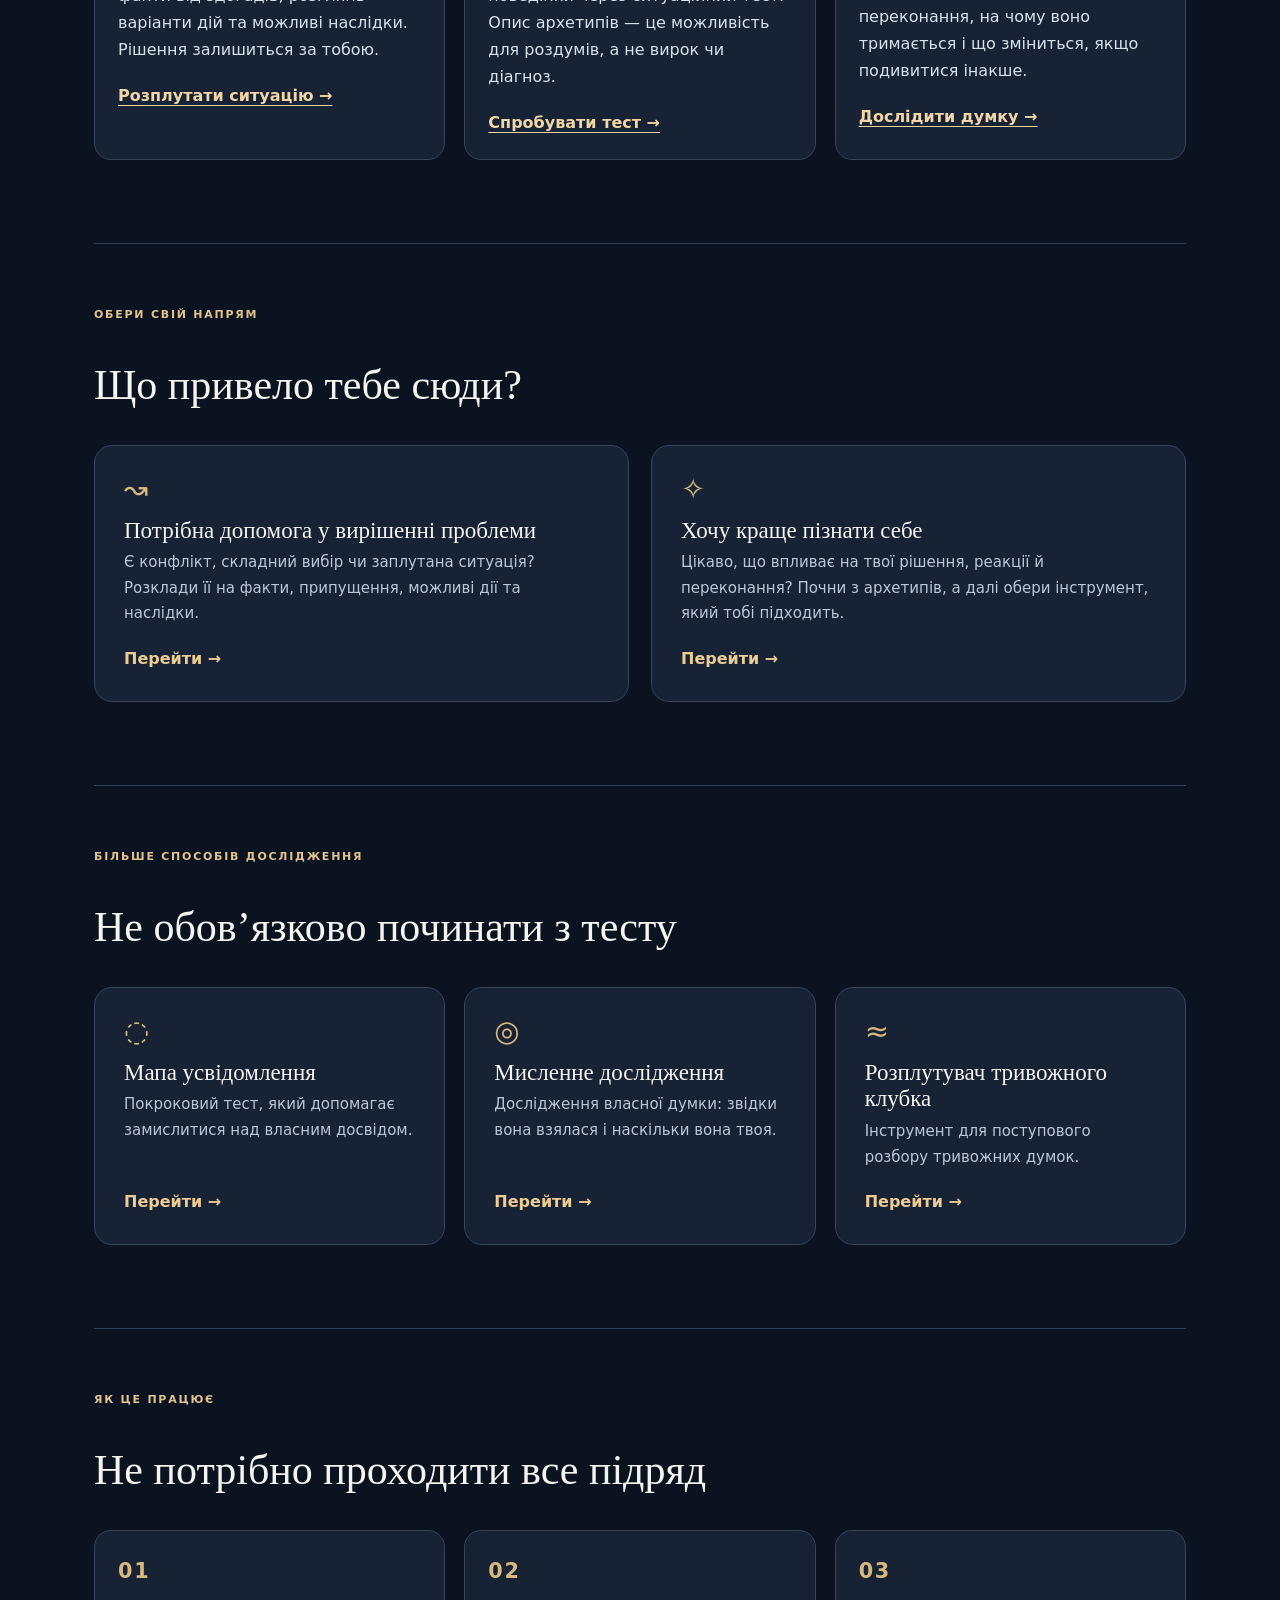
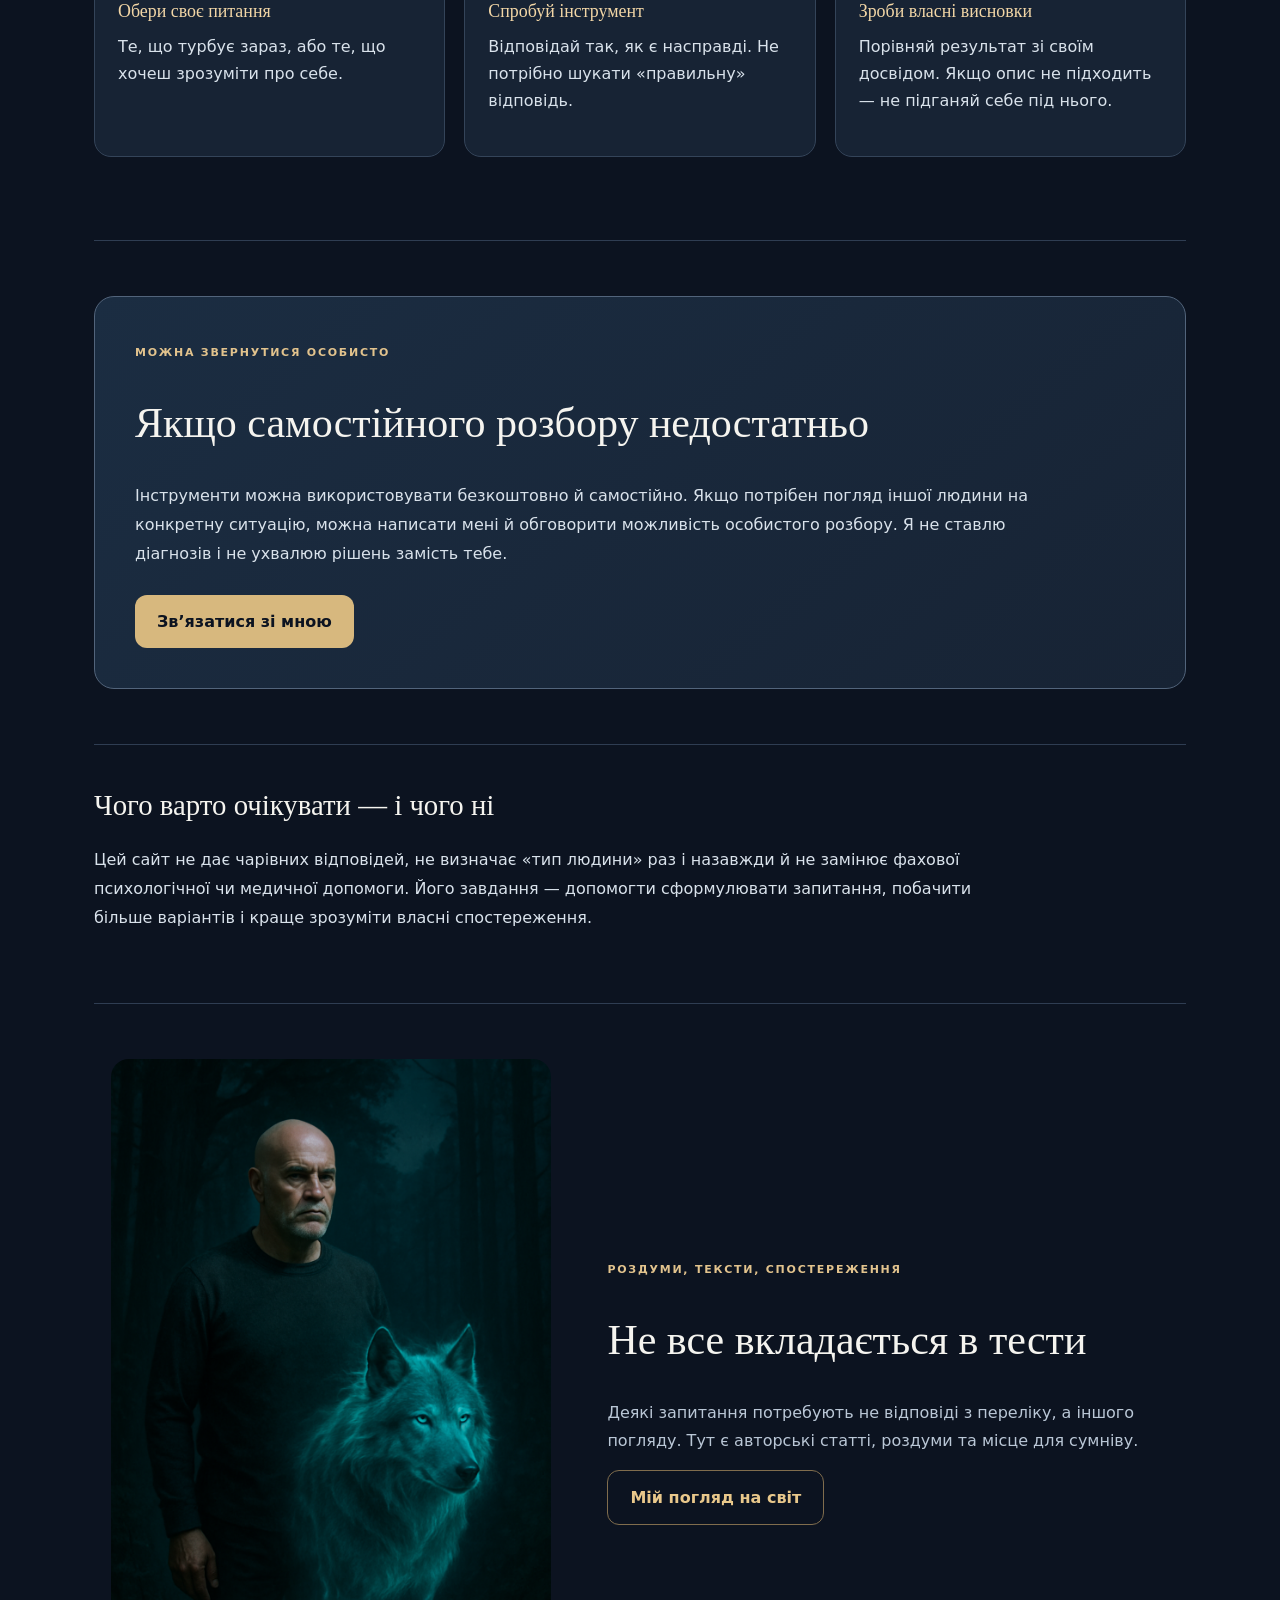
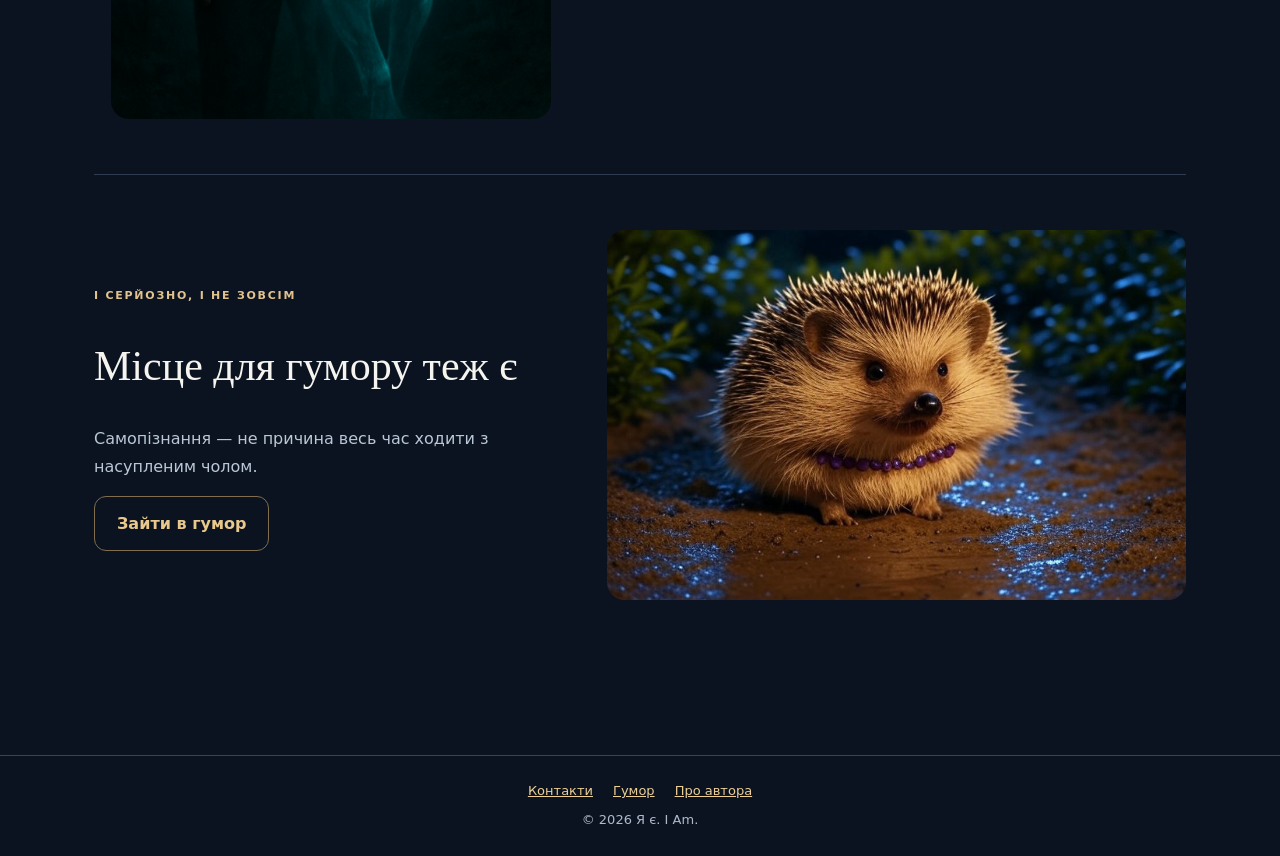
==== commit 2b4fa016: "Add files via upload" ====
--- a/index.html
+++ b/index.html
@@ -1,6 +1,6 @@
 <!DOCTYPE html>
 <html lang="uk"><head><meta charset="utf-8"/><meta content="width=device-width,initial-scale=1" name="viewport"/><meta content="#0c1320" name="theme-color"/><title>Головна / Home — Я є. I Am.</title><meta content="Я є. I Am. — простір для дослідження себе, думок, поведінки та життєвих ситуацій." name="description"/><link href="images/ya-e-og.jpg" rel="icon" type="image/jpeg"/><link href="assets/site.css" rel="stylesheet"/><style>
-:root{color-scheme:dark}*{box-sizing:border-box}html{scroll-behavior:smooth}body{margin:0;background:#0c1320;color:#f5f4ef;font:16px/1.7 system-ui,-apple-system,Segoe UI,sans-serif}a{color:#ebc98b}h1,h2,h3{font-family:Georgia,'Times New Roman',serif;font-weight:500;line-height:1.16}h1{font-size:clamp(40px,6vw,70px);margin:18px 0 22px}h2{font-size:clamp(29px,4vw,42px)}h3{font-size:23px}p{color:#bac7d6}main{max-width:1140px;margin:0 auto;padding:30px 24px 100px}.eyebrow{letter-spacing:.16em;font-weight:700;color:#e2c38d;text-transform:uppercase;font-size:11px}.hero{padding:70px 0 60px;display:grid;grid-template-columns:1.16fr .84fr;align-items:center;gap:55px}.hero p{font-size:19px;max-width:650px}.hero-art{position:relative}.hero-art img{width:100%;border-radius:24px;object-fit:cover;aspect-ratio:4/5;box-shadow:0 28px 80px #0008}.hero-art:before{content:'';position:absolute;inset:25px -18px -18px 26px;border:1px solid #c5a66e55;border-radius:25px;z-index:-1}.actions{display:flex;gap:12px;flex-wrap:wrap;margin:27px 0}.action{display:inline-block;padding:13px 22px;border-radius:12px;background:#d7b87e;color:#0c1320;text-decoration:none;font-weight:750}.action.outline{background:transparent;color:#e9c88b;border:1px solid #806d4d}.section{padding:55px 0;border-top:1px solid #2f3d52}.intro{max-width:790px}.two{display:grid;grid-template-columns:repeat(2,1fr);gap:22px;margin:28px 0}.three{display:grid;grid-template-columns:repeat(3,1fr);gap:19px;margin:28px 0}.tile{background:#172334;border:1px solid #35455c;border-radius:18px;padding:29px;min-height:208px;display:flex;flex-direction:column;align-items:flex-start;text-decoration:none;color:#f5f4ef;transition:transform .2s,border-color .2s}.tile:hover{transform:translateY(-4px);border-color:#d7b87e}.tile h3{margin:14px 0 6px;color:#f5f4ef}.tile p{margin:0 0 18px;font-size:15px}.tile .arrow{margin-top:auto;color:#edcc94;font-weight:bold}.symbol{color:#d7b87e;font-size:29px;line-height:1}.principle{background:rgba(215,184,126,.07);border-left:4px solid #d7b87e;padding:20px 24px;color:#f5d9aa;font:500 18px/1.65 Georgia,serif;border-radius:0 14px 14px 0;margin:42px 0}.split{display:grid;grid-template-columns:.9fr 1.1fr;align-items:center;gap:40px}.split img{width:100%;border-radius:18px;max-height:370px;object-fit:cover}.quiet{color:#98aabe;font-size:14px}.subhero{padding:55px 0 40px;max-width:810px}.subhero h1{font-size:clamp(38px,5vw,58px)}.mini{font-size:13px;color:#c1ccd7}.list-links{display:grid;gap:14px;margin-top:24px}.list-links a{display:block;border-radius:14px;background:#172334;padding:18px 22px;text-decoration:none;color:#fff;border:1px solid #344459}.list-links a:hover{border-color:#d7b87e}.list-links small{display:block;color:#a8b8c9}.site-head nav{display:flex}.site-head .site-nav{display:flex}@media(max-width:980px){.site-head .site-nav{display:none}.site-head .site-nav.open{display:flex}}@media(max-width:700px){main{padding:10px 17px 60px}.hero{grid-template-columns:1fr;padding:35px 0 45px;gap:28px}.hero-art img{aspect-ratio:16/10;max-height:300px}.two,.three,.split{grid-template-columns:1fr}.section{padding:34px 0}.tile{min-height:unset;padding:23px}.principle{margin:24px 0}.actions{flex-direction:column}.action{text-align:center}}
+:root{color-scheme:dark}*{box-sizing:border-box}html{scroll-behavior:smooth}body{margin:0;background:#0c1320;color:#f5f4ef;font:16px/1.7 system-ui,-apple-system,Segoe UI,sans-serif}a{color:#ebc98b}h1,h2,h3{font-family:Georgia,'Times New Roman',serif;font-weight:500;line-height:1.16}h1{font-size:clamp(40px,6vw,70px);margin:18px 0 22px}h2{font-size:clamp(29px,4vw,42px)}h3{font-size:23px}p{color:#bac7d6}main{max-width:1140px;margin:0 auto;padding:30px 24px 100px}.eyebrow{letter-spacing:.16em;font-weight:700;color:#e2c38d;text-transform:uppercase;font-size:11px}.hero{padding:70px 0 60px;display:grid;grid-template-columns:1.16fr .84fr;align-items:center;gap:55px}.hero p{font-size:19px;max-width:650px}.hero-art{position:relative}.hero-art img{width:100%;border-radius:24px;object-fit:cover;aspect-ratio:4/5;box-shadow:0 28px 80px #0008}.hero-art:before{content:'';position:absolute;inset:25px -18px -18px 26px;border:1px solid #c5a66e55;border-radius:25px;z-index:-1}.actions{display:flex;gap:12px;flex-wrap:wrap;margin:27px 0}.action{display:inline-block;padding:13px 22px;border-radius:12px;background:#d7b87e;color:#0c1320;text-decoration:none;font-weight:750}.action.outline{background:transparent;color:#e9c88b;border:1px solid #806d4d}.section{padding:55px 0;border-top:1px solid #2f3d52}.intro{max-width:790px}.two{display:grid;grid-template-columns:repeat(2,1fr);gap:22px;margin:28px 0}.three{display:grid;grid-template-columns:repeat(3,1fr);gap:19px;margin:28px 0}.tile{background:#172334;border:1px solid #35455c;border-radius:18px;padding:29px;min-height:208px;display:flex;flex-direction:column;align-items:flex-start;text-decoration:none;color:#f5f4ef;transition:transform .2s,border-color .2s}.tile:hover{transform:translateY(-4px);border-color:#d7b87e}.tile h3{margin:14px 0 6px;color:#f5f4ef}.tile p{margin:0 0 18px;font-size:15px}.tile .arrow{margin-top:auto;color:#edcc94;font-weight:bold}.symbol{color:#d7b87e;font-size:29px;line-height:1}.principle{background:rgba(215,184,126,.07);border-left:4px solid #d7b87e;padding:20px 24px;color:#f5d9aa;font:500 18px/1.65 Georgia,serif;border-radius:0 14px 14px 0;margin:42px 0}.split{display:grid;grid-template-columns:.9fr 1.1fr;align-items:center;gap:40px}.split img{width:100%;border-radius:18px;max-height:370px;object-fit:cover} .split img[src="images/mezhovyk.jpg"]{display:block;width:auto;max-width:100%;height:auto;max-height:560px;object-fit:contain;margin-inline:auto}.quiet{color:#98aabe;font-size:14px}.subhero{padding:55px 0 40px;max-width:810px}.subhero h1{font-size:clamp(38px,5vw,58px)}.mini{font-size:13px;color:#c1ccd7}.list-links{display:grid;gap:14px;margin-top:24px}.list-links a{display:block;border-radius:14px;background:#172334;padding:18px 22px;text-decoration:none;color:#fff;border:1px solid #344459}.list-links a:hover{border-color:#d7b87e}.list-links small{display:block;color:#a8b8c9}.site-head nav{display:flex}.site-head .site-nav{display:flex}@media(max-width:980px){.site-head .site-nav{display:none}.site-head .site-nav.open{display:flex}}@media(max-width:700px){main{padding:10px 17px 60px}.hero{grid-template-columns:1fr;padding:35px 0 45px;gap:28px}.hero-art img{aspect-ratio:16/10;max-height:300px}.two,.three,.split{grid-template-columns:1fr}.section{padding:34px 0}.tile{min-height:unset;padding:23px}.principle{margin:24px 0}.actions{flex-direction:column}.action{text-align:center}}
 
 /* V10 home: practical paths, clear expectations and personal contact */
 .home-lead{font-size:clamp(1.08rem,2.3vw,1.23rem)!important;line-height:1.75!important;color:#f5f4ef!important}
@@ -25,4 +25,4 @@
 <div class="home-case"><h3><span data-i18n-en="Struggling with a decision?" data-i18n-uk="Важко ухвалити рішення?">Важко ухвалити рішення?</span></h3><p><span data-i18n-en="Write down what happened, separate facts from guesses, and consider options and possible consequences. The decision remains yours." data-i18n-uk="Запиши, що сталося, відокрем факти від здогадів, розглянь варіанти дій та можливі наслідки. Рішення залишиться за тобою.">Запиши, що сталося, відокрем факти від здогадів, розглянь варіанти дій та можливі наслідки. Рішення залишиться за тобою.</span></p><a data-url="unravel-situation.html" href="unravel-situation.html"><span data-i18n-en="Unravel a situation →" data-i18n-uk="Розплутати ситуацію →">Розплутати ситуацію →</span></a></div>
 <div class="home-case"><h3><span data-i18n-en="Noticing repeated reactions?" data-i18n-uk="Знову реагуєш однаково?">Знову реагуєш однаково?</span></h3><p><span data-i18n-en="Explore familiar behaviours through a situational test. Archetype descriptions offer a perspective, not a verdict or diagnosis." data-i18n-uk="Поглянь на звичні способи поведінки через ситуаційний тест. Опис архетипів — це можливість для роздумів, а не вирок чи діагноз.">Поглянь на звичні способи поведінки через ситуаційний тест. Опис архетипів — це можливість для роздумів, а не вирок чи діагноз.</span></p><a data-url="archetype-test.html" href="archetype-test.html"><span data-i18n-en="Try the archetype test →" data-i18n-uk="Спробувати тест →">Спробувати тест →</span></a></div>
 <div class="home-case"><h3><span data-i18n-en="Unsure where your opinion comes from?" data-i18n-uk="Не можеш розібратися у власній думці?">Не можеш розібратися у власній думці?</span></h3><p><span data-i18n-en="Explore where a belief comes from, what supports it, and what might change if you looked at it differently." data-i18n-uk="Спробуй з’ясувати, звідки взялося переконання, на чому воно тримається і що зміниться, якщо подивитися інакше.">Спробуй з’ясувати, звідки взялося переконання, на чому воно тримається і що зміниться, якщо подивитися інакше.</span></p><a data-url="mind-exploration.html" href="mind-exploration.html"><span data-i18n-en="Explore a thought →" data-i18n-uk="Дослідити думку →">Дослідити думку →</span></a></div>
-</div></section><section class="section" id="begin"><span class="eyebrow"><span data-i18n-en="Choose where to begin" data-i18n-uk="Обери свій напрям">Обери свій напрям</span></span><h2><span data-i18n-en="What brings you here?" data-i18n-uk="Що привело тебе сюди?">Що привело тебе сюди?</span></h2><div class="two"><a class="tile" data-url="unravel-situation.html" href="unravel-situation.html"><span class="symbol">↝</span><h3><span data-i18n-en="I need help with a problem" data-i18n-uk="Потрібна допомога у вирішенні проблеми">Потрібна допомога у вирішенні проблеми</span></h3><p><span data-i18n-en="Facing a conflict, difficult choice or tangled situation? Examine the facts, assumptions, possible actions and consequences." data-i18n-uk="Є конфлікт, складний вибір чи заплутана ситуація? Розклади її на факти, припущення, можливі дії та наслідки.">Є конфлікт, складний вибір чи заплутана ситуація? Розклади її на факти, припущення, можливі дії та наслідки.</span></p><span class="arrow"><span data-i18n-en="Explore →" data-i18n-uk="Перейти →">Перейти →</span></span></a><a class="tile" data-url="archetypes.html" href="archetypes.html"><span class="symbol">✧</span><h3><span data-i18n-en="I want to understand myself better" data-i18n-uk="Хочу краще пізнати себе">Хочу краще пізнати себе</span></h3><p><span data-i18n-en="Curious what shapes your decisions, reactions and beliefs? Start with archetypes, then choose the tool that suits you." data-i18n-uk="Цікаво, що впливає на твої рішення, реакції й переконання? Почни з архетипів, а далі обери інструмент, який тобі підходить.">Цікаво, що впливає на твої рішення, реакції й переконання? Почни з архетипів, а далі обери інструмент, який тобі підходить.</span></p><span class="arrow"><span data-i18n-en="Explore →" data-i18n-uk="Перейти →">Перейти →</span></span></a></div></section><section class="section"><span class="eyebrow"><span data-i18n-en="More ways to explore" data-i18n-uk="Більше способів дослідження">Більше способів дослідження</span></span><h2><span data-i18n-en="You do not have to start with a test" data-i18n-uk="Не обов’язково починати з тесту">Не обов’язково починати з тесту</span></h2><div class="three"><a class="tile" data-url="map-awareness-test-v2.html" href="map-awareness-test-v2.html"><span class="symbol">◌</span><h3><span data-i18n-en="Map of awareness" data-i18n-uk="Мапа усвідомлення">Мапа усвідомлення</span></h3><p><span data-i18n-en="A step-by-step test to reflect on your experience." data-i18n-uk="Покроковий тест, який допомагає замислитися над власним досвідом.">Покроковий тест, який допомагає замислитися над власним досвідом.</span></p><span class="arrow"><span data-i18n-en="Explore →" data-i18n-uk="Перейти →">Перейти →</span></span></a><a class="tile" data-url="mind-exploration.html" href="mind-exploration.html"><span class="symbol">◎</span><h3><span data-i18n-en="Thought exploration" data-i18n-uk="Мисленне дослідження">Мисленне дослідження</span></h3><p><span data-i18n-en="Examine your own thought: where did it come from and how much is it yours?" data-i18n-uk="Дослідження власної думки: звідки вона взялася і наскільки вона твоя.">Дослідження власної думки: звідки вона взялася і наскільки вона твоя.</span></p><span class="arrow"><span data-i18n-en="Explore →" data-i18n-uk="Перейти →">Перейти →</span></span></a><a class="tile" data-url="unravel-anxiety.html" href="unravel-anxiety.html"><span class="symbol">≈</span><h3><span data-i18n-en="Anxiety knot unraveler" data-i18n-uk="Розплутувач тривожного клубка">Розплутувач тривожного клубка</span></h3><p><span data-i18n-en="A guided way to work through anxious thoughts." data-i18n-uk="Інструмент для поступового розбору тривожних думок.">Інструмент для поступового розбору тривожних думок.</span></p><span class="arrow"><span data-i18n-en="Explore →" data-i18n-uk="Перейти →">Перейти →</span></span></a></div></section><section class="section home-how"><span class="eyebrow"><span data-i18n-en="How it works" data-i18n-uk="Як це працює">Як це працює</span></span><h2><span data-i18n-en="You do not have to do everything" data-i18n-uk="Не потрібно проходити все підряд">Не потрібно проходити все підряд</span></h2><div class="three"><div class="home-step"><span class="home-step-num">01</span><h3><span data-i18n-en="Choose your question" data-i18n-uk="Обери своє питання">Обери своє питання</span></h3><p><span data-i18n-en="Something troubling you now, or something you want to understand about yourself." data-i18n-uk="Те, що турбує зараз, або те, що хочеш зрозуміти про себе.">Те, що турбує зараз, або те, що хочеш зрозуміти про себе.</span></p></div><div class="home-step"><span class="home-step-num">02</span><h3><span data-i18n-en="Use a tool" data-i18n-uk="Спробуй інструмент">Спробуй інструмент</span></h3><p><span data-i18n-en="Answer as things really are. There is no need to choose the “right” answer." data-i18n-uk="Відповідай так, як є насправді. Не потрібно шукати «правильну» відповідь.">Відповідай так, як є насправді. Не потрібно шукати «правильну» відповідь.</span></p></div><div class="home-step"><span class="home-step-num">03</span><h3><span data-i18n-en="Draw your own conclusions" data-i18n-uk="Зроби власні висновки">Зроби власні висновки</span></h3><p><span data-i18n-en="Compare the result with your own experience. If a description does not fit, do not force yourself into it." data-i18n-uk="Порівняй результат зі своїм досвідом. Якщо опис не підходить — не підганяй себе під нього.">Порівняй результат зі своїм досвідом. Якщо опис не підходить — не підганяй себе під нього.</span></p></div></div></section><section class="section home-personal" id="personal-help"><div class="home-personal-inner"><span class="eyebrow"><span data-i18n-en="You can also reach out" data-i18n-uk="Можна звернутися особисто">Можна звернутися особисто</span></span><h2><span data-i18n-en="If working through it on your own is not enough" data-i18n-uk="Якщо самостійного розбору недостатньо">Якщо самостійного розбору недостатньо</span></h2><p><span data-i18n-en="You can use the tools freely on your own. If you want another person’s perspective on a specific situation, you can contact me to discuss a personal review. I do not diagnose or make decisions for you." data-i18n-uk="Інструменти можна використовувати безкоштовно й самостійно. Якщо потрібен погляд іншої людини на конкретну ситуацію, можна написати мені й обговорити можливість особистого розбору. Я не ставлю діагнозів і не ухвалюю рішень замість тебе.">Інструменти можна використовувати безкоштовно й самостійно. Якщо потрібен погляд іншої людини на конкретну ситуацію, можна написати мені й обговорити можливість особистого розбору. Я не ставлю діагнозів і не ухвалюю рішень замість тебе.</span></p><a class="action" data-url="contact.html" href="contact.html"><span data-i18n-en="Contact me" data-i18n-uk="Зв’язатися зі мною">Зв’язатися зі мною</span></a></div></section><section class="section home-boundaries"><h2><span data-i18n-en="What to expect — and what not to expect" data-i18n-uk="Чого варто очікувати — і чого ні">Чого варто очікувати — і чого ні</span></h2><p><span data-i18n-en="This website offers no magical answers, does not define your “type” once and for all, and does not replace professional psychological or medical care. Its purpose is to help you ask clearer questions, see more possibilities, and make better sense of your observations." data-i18n-uk="Цей сайт не дає чарівних відповідей, не визначає «тип людини» раз і назавжди й не замінює фахової психологічної чи медичної допомоги. Його завдання — допомогти сформулювати запитання, побачити більше варіантів і краще зрозуміти власні спостереження.">Цей сайт не дає чарівних відповідей, не визначає «тип людини» раз і назавжди й не замінює фахової психологічної чи медичної допомоги. Його завдання — допомогти сформулювати запитання, побачити більше варіантів і краще зрозуміти власні спостереження.</span></p></section><section class="section split"><img alt="Людина з вовком у лісі" loading="lazy" src="images/mezhovyk.jpg"/><div><span class="eyebrow"><span data-i18n-en="Reflections and observations" data-i18n-uk="Роздуми, тексти, спостереження">Роздуми, тексти, спостереження</span></span><h2><span data-i18n-en="Not everything fits into a test" data-i18n-uk="Не все вкладається в тести">Не все вкладається в тести</span></h2><p><span data-i18n-en="Some questions need more than a multiple-choice answer. Explore essays, reflections and room for doubt." data-i18n-uk="Деякі запитання потребують не відповіді з переліку, а іншого погляду. Тут є авторські статті, роздуми та місце для сумніву.">Деякі запитання потребують не відповіді з переліку, а іншого погляду. Тут є авторські статті, роздуми та місце для сумніву.</span></p><a class="action outline" data-url="blog.html" href="blog.html"><span data-i18n-en="My perspective" data-i18n-uk="Мій погляд на світ">Мій погляд на світ</span></a></div></section><section class="section split"><div><span class="eyebrow"><span data-i18n-en="Serious, but not too serious" data-i18n-uk="І серйозно, і не зовсім">І серйозно, і не зовсім</span></span><h2><span data-i18n-en="There is room for humor, too" data-i18n-uk="Місце для гумору теж є">Місце для гумору теж є</span></h2><p><span data-i18n-en="Self-exploration is no reason to keep a permanently serious face." data-i18n-uk="Самопізнання — не причина весь час ходити з насупленим чолом.">Самопізнання — не причина весь час ходити з насупленим чолом.</span></p><a class="action outline" data-url="humor.html" href="humor.html"><span data-i18n-en="Visit humor" data-i18n-uk="Зайти в гумор">Зайти в гумор</span></a></div><img alt="Кумедний їжачок" loading="lazy" src="images/hedgehog.jpg"/></section></main><script>window.yaieRenderHome=function(lang){document.querySelectorAll('[data-i18n-uk]').forEach(el=>el.textContent=el.getAttribute('data-i18n-'+lang));document.querySelectorAll('[data-url]').forEach(el=>{let u=new URL(el.getAttribute('data-url'),location.href);u.searchParams.set('lang',lang);el.href=u.pathname+u.search});};</script><script defer="" src="assets/site.js"></script></body></html>+</div></section><section class="section" id="begin"><span class="eyebrow"><span data-i18n-en="Choose where to begin" data-i18n-uk="Обери свій напрям">Обери свій напрям</span></span><h2><span data-i18n-en="What brings you here?" data-i18n-uk="Що привело тебе сюди?">Що привело тебе сюди?</span></h2><div class="two"><a class="tile" data-url="unravel-situation.html" href="unravel-situation.html"><span class="symbol">↝</span><h3><span data-i18n-en="I need help with a problem" data-i18n-uk="Потрібна допомога у вирішенні проблеми">Потрібна допомога у вирішенні проблеми</span></h3><p><span data-i18n-en="Facing a conflict, difficult choice or tangled situation? Examine the facts, assumptions, possible actions and consequences." data-i18n-uk="Є конфлікт, складний вибір чи заплутана ситуація? Розклади її на факти, припущення, можливі дії та наслідки.">Є конфлікт, складний вибір чи заплутана ситуація? Розклади її на факти, припущення, можливі дії та наслідки.</span></p><span class="arrow"><span data-i18n-en="Explore →" data-i18n-uk="Перейти →">Перейти →</span></span></a><a class="tile" data-url="archetypes.html" href="archetypes.html"><span class="symbol">✧</span><h3><span data-i18n-en="I want to understand myself better" data-i18n-uk="Хочу краще пізнати себе">Хочу краще пізнати себе</span></h3><p><span data-i18n-en="Curious what shapes your decisions, reactions and beliefs? Start with archetypes, then choose the tool that suits you." data-i18n-uk="Цікаво, що впливає на твої рішення, реакції й переконання? Почни з архетипів, а далі обери інструмент, який тобі підходить.">Цікаво, що впливає на твої рішення, реакції й переконання? Почни з архетипів, а далі обери інструмент, який тобі підходить.</span></p><span class="arrow"><span data-i18n-en="Explore →" data-i18n-uk="Перейти →">Перейти →</span></span></a></div></section><section class="section"><span class="eyebrow"><span data-i18n-en="More ways to explore" data-i18n-uk="Більше способів дослідження">Більше способів дослідження</span></span><h2><span data-i18n-en="You do not have to start with a test" data-i18n-uk="Не обов’язково починати з тесту">Не обов’язково починати з тесту</span></h2><div class="three"><a class="tile" data-url="map-awareness-test-v2.html" href="map-awareness-test-v2.html"><span class="symbol">◌</span><h3><span data-i18n-en="Map of awareness" data-i18n-uk="Мапа усвідомлення">Мапа усвідомлення</span></h3><p><span data-i18n-en="A step-by-step test to reflect on your experience." data-i18n-uk="Покроковий тест, який допомагає замислитися над власним досвідом.">Покроковий тест, який допомагає замислитися над власним досвідом.</span></p><span class="arrow"><span data-i18n-en="Explore →" data-i18n-uk="Перейти →">Перейти →</span></span></a><a class="tile" data-url="mind-exploration.html" href="mind-exploration.html"><span class="symbol">◎</span><h3><span data-i18n-en="Thought exploration" data-i18n-uk="Мисленне дослідження">Мисленне дослідження</span></h3><p><span data-i18n-en="Examine your own thought: where did it come from and how much is it yours?" data-i18n-uk="Дослідження власної думки: звідки вона взялася і наскільки вона твоя.">Дослідження власної думки: звідки вона взялася і наскільки вона твоя.</span></p><span class="arrow"><span data-i18n-en="Explore →" data-i18n-uk="Перейти →">Перейти →</span></span></a><a class="tile" data-url="unravel-anxiety.html" href="unravel-anxiety.html"><span class="symbol">≈</span><h3><span data-i18n-en="Anxiety knot unraveler" data-i18n-uk="Розплутувач тривожного клубка">Розплутувач тривожного клубка</span></h3><p><span data-i18n-en="A guided way to work through anxious thoughts." data-i18n-uk="Інструмент для поступового розбору тривожних думок.">Інструмент для поступового розбору тривожних думок.</span></p><span class="arrow"><span data-i18n-en="Explore →" data-i18n-uk="Перейти →">Перейти →</span></span></a></div></section><section class="section home-how"><span class="eyebrow"><span data-i18n-en="How it works" data-i18n-uk="Як це працює">Як це працює</span></span><h2><span data-i18n-en="You do not have to do everything" data-i18n-uk="Не потрібно проходити все підряд">Не потрібно проходити все підряд</span></h2><div class="three"><div class="home-step"><span class="home-step-num">01</span><h3><span data-i18n-en="Choose your question" data-i18n-uk="Обери своє питання">Обери своє питання</span></h3><p><span data-i18n-en="Something troubling you now, or something you want to understand about yourself." data-i18n-uk="Те, що турбує зараз, або те, що хочеш зрозуміти про себе.">Те, що турбує зараз, або те, що хочеш зрозуміти про себе.</span></p></div><div class="home-step"><span class="home-step-num">02</span><h3><span data-i18n-en="Use a tool" data-i18n-uk="Спробуй інструмент">Спробуй інструмент</span></h3><p><span data-i18n-en="Answer as things really are. There is no need to choose the “right” answer." data-i18n-uk="Відповідай так, як є насправді. Не потрібно шукати «правильну» відповідь.">Відповідай так, як є насправді. Не потрібно шукати «правильну» відповідь.</span></p></div><div class="home-step"><span class="home-step-num">03</span><h3><span data-i18n-en="Draw your own conclusions" data-i18n-uk="Зроби власні висновки">Зроби власні висновки</span></h3><p><span data-i18n-en="Compare the result with your own experience. If a description does not fit, do not force yourself into it." data-i18n-uk="Порівняй результат зі своїм досвідом. Якщо опис не підходить — не підганяй себе під нього.">Порівняй результат зі своїм досвідом. Якщо опис не підходить — не підганяй себе під нього.</span></p></div></div></section><section class="section home-personal" id="personal-help"><div class="home-personal-inner"><span class="eyebrow"><span data-i18n-en="You can also reach out" data-i18n-uk="Можна звернутися особисто">Можна звернутися особисто</span></span><h2><span data-i18n-en="If working through it on your own is not enough" data-i18n-uk="Якщо самостійного розбору недостатньо">Якщо самостійного розбору недостатньо</span></h2><p><span data-i18n-en="You can use the tools freely on your own. If you want another person’s perspective on a specific situation, you can contact me to discuss a personal review. I do not diagnose or make decisions for you." data-i18n-uk="Інструменти можна використовувати безкоштовно й самостійно. Якщо потрібен погляд іншої людини на конкретну ситуацію, можна написати мені й обговорити можливість особистого розбору. Я не ставлю діагнозів і не ухвалюю рішень замість тебе.">Інструменти можна використовувати безкоштовно й самостійно. Якщо потрібен погляд іншої людини на конкретну ситуацію, можна написати мені й обговорити можливість особистого розбору. Я не ставлю діагнозів і не ухвалюю рішень замість тебе.</span></p><a class="action" data-url="contact.html" href="contact.html"><span data-i18n-en="Contact me" data-i18n-uk="Зв’язатися зі мною">Зв’язатися зі мною</span></a></div></section><section class="section home-boundaries"><h2><span data-i18n-en="What to expect — and what not to expect" data-i18n-uk="Чого варто очікувати — і чого ні">Чого варто очікувати — і чого ні</span></h2><p><span data-i18n-en="This website offers no magical answers, does not define your “type” once and for all, and does not replace professional psychological or medical care. Its purpose is to help you ask clearer questions, see more possibilities, and make better sense of your observations." data-i18n-uk="Цей сайт не дає чарівних відповідей, не визначає «тип людини» раз і назавжди й не замінює фахової психологічної чи медичної допомоги. Його завдання — допомогти сформулювати запитання, побачити більше варіантів і краще зрозуміти власні спостереження.">Цей сайт не дає чарівних відповідей, не визначає «тип людини» раз і назавжди й не замінює фахової психологічної чи медичної допомоги. Його завдання — допомогти сформулювати запитання, побачити більше варіантів і краще зрозуміти власні спостереження.</span></p></section><section class="section split"><img alt="Людина з вовком у лісі" loading="lazy" src="images/mezhovyk.jpg" style="display:block;width:100%;max-width:440px;height:auto;max-height:none;aspect-ratio:auto;object-fit:contain;object-position:center;margin-inline:auto"/><div><span class="eyebrow"><span data-i18n-en="Reflections and observations" data-i18n-uk="Роздуми, тексти, спостереження">Роздуми, тексти, спостереження</span></span><h2><span data-i18n-en="Not everything fits into a test" data-i18n-uk="Не все вкладається в тести">Не все вкладається в тести</span></h2><p><span data-i18n-en="Some questions need more than a multiple-choice answer. Explore essays, reflections and room for doubt." data-i18n-uk="Деякі запитання потребують не відповіді з переліку, а іншого погляду. Тут є авторські статті, роздуми та місце для сумніву.">Деякі запитання потребують не відповіді з переліку, а іншого погляду. Тут є авторські статті, роздуми та місце для сумніву.</span></p><a class="action outline" data-url="blog.html" href="blog.html"><span data-i18n-en="My perspective" data-i18n-uk="Мій погляд на світ">Мій погляд на світ</span></a></div></section><section class="section split"><div><span class="eyebrow"><span data-i18n-en="Serious, but not too serious" data-i18n-uk="І серйозно, і не зовсім">І серйозно, і не зовсім</span></span><h2><span data-i18n-en="There is room for humor, too" data-i18n-uk="Місце для гумору теж є">Місце для гумору теж є</span></h2><p><span data-i18n-en="Self-exploration is no reason to keep a permanently serious face." data-i18n-uk="Самопізнання — не причина весь час ходити з насупленим чолом.">Самопізнання — не причина весь час ходити з насупленим чолом.</span></p><a class="action outline" data-url="humor.html" href="humor.html"><span data-i18n-en="Visit humor" data-i18n-uk="Зайти в гумор">Зайти в гумор</span></a></div><img alt="Кумедний їжачок" loading="lazy" src="images/hedgehog.jpg"/></section></main><script>window.yaieRenderHome=function(lang){document.querySelectorAll('[data-i18n-uk]').forEach(el=>el.textContent=el.getAttribute('data-i18n-'+lang));document.querySelectorAll('[data-url]').forEach(el=>{let u=new URL(el.getAttribute('data-url'),location.href);u.searchParams.set('lang',lang);el.href=u.pathname+u.search});};</script><script defer="" src="assets/site.js"></script></body></html>
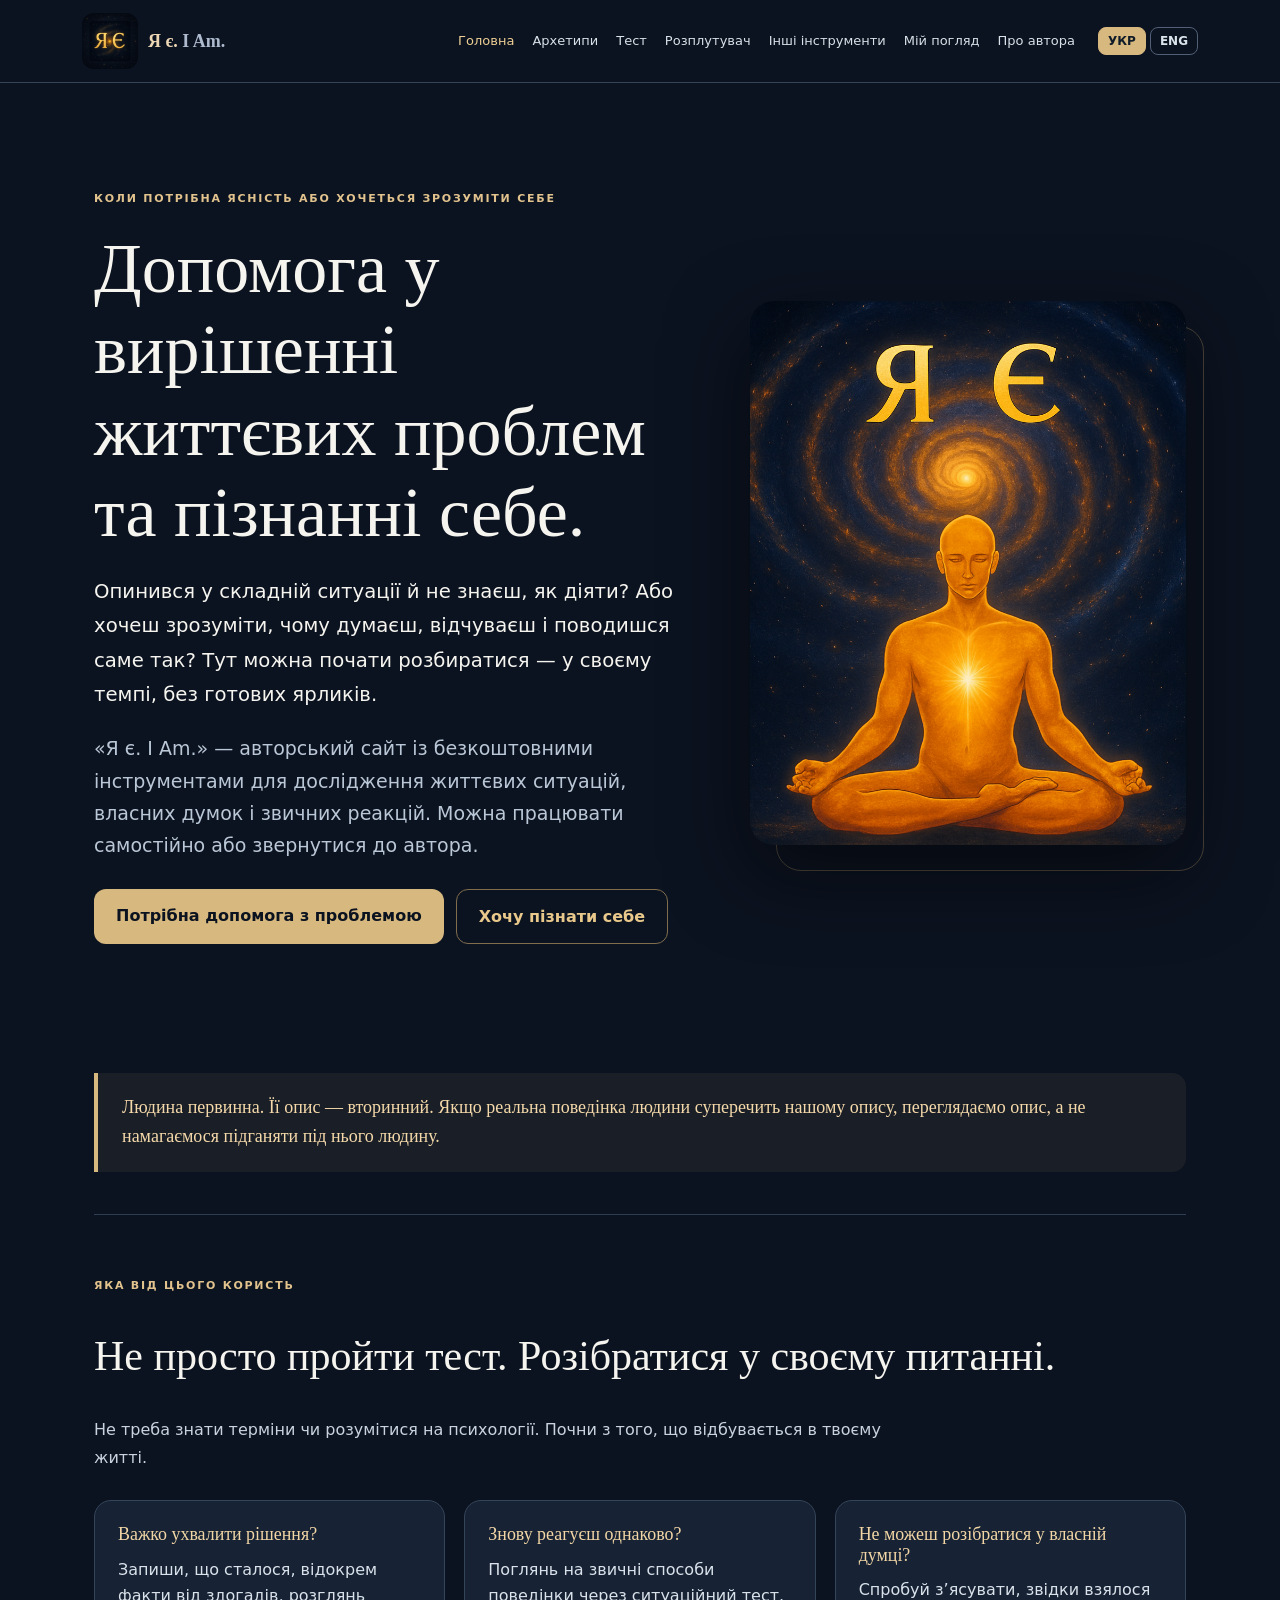
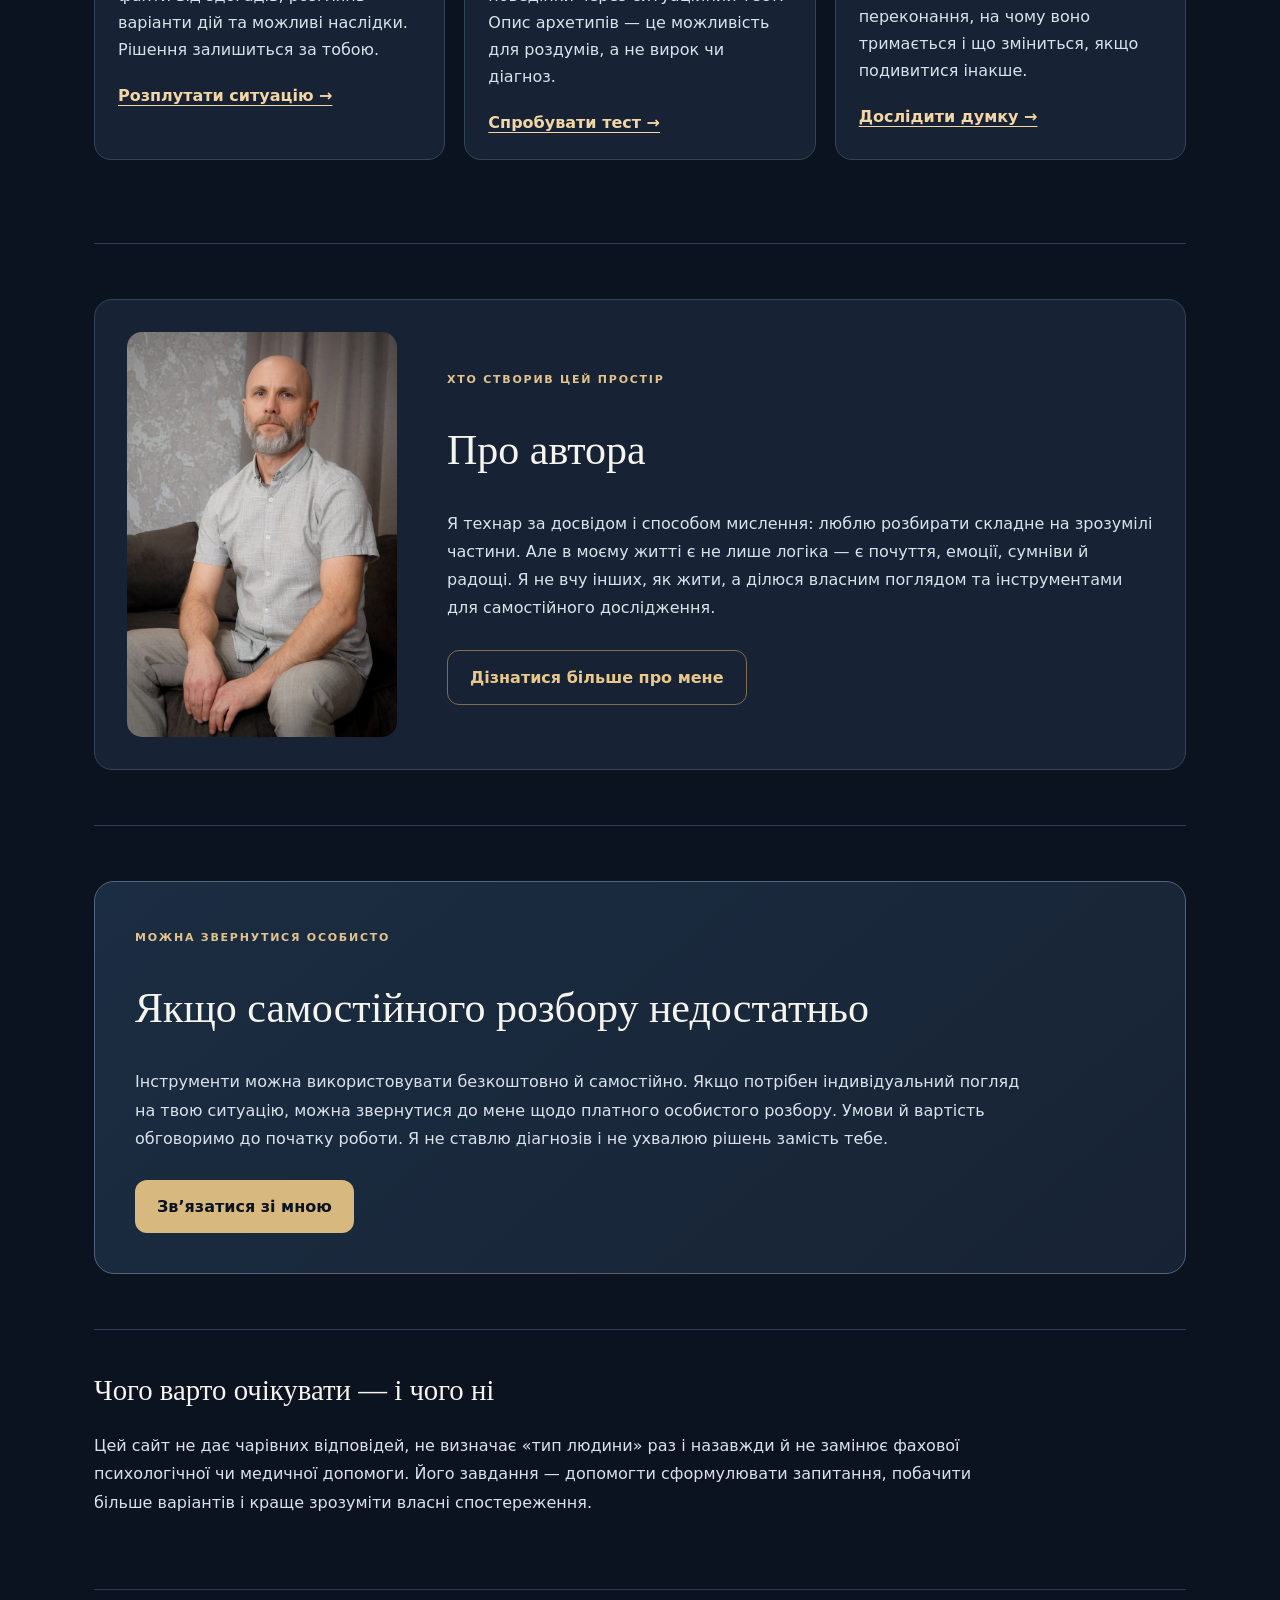
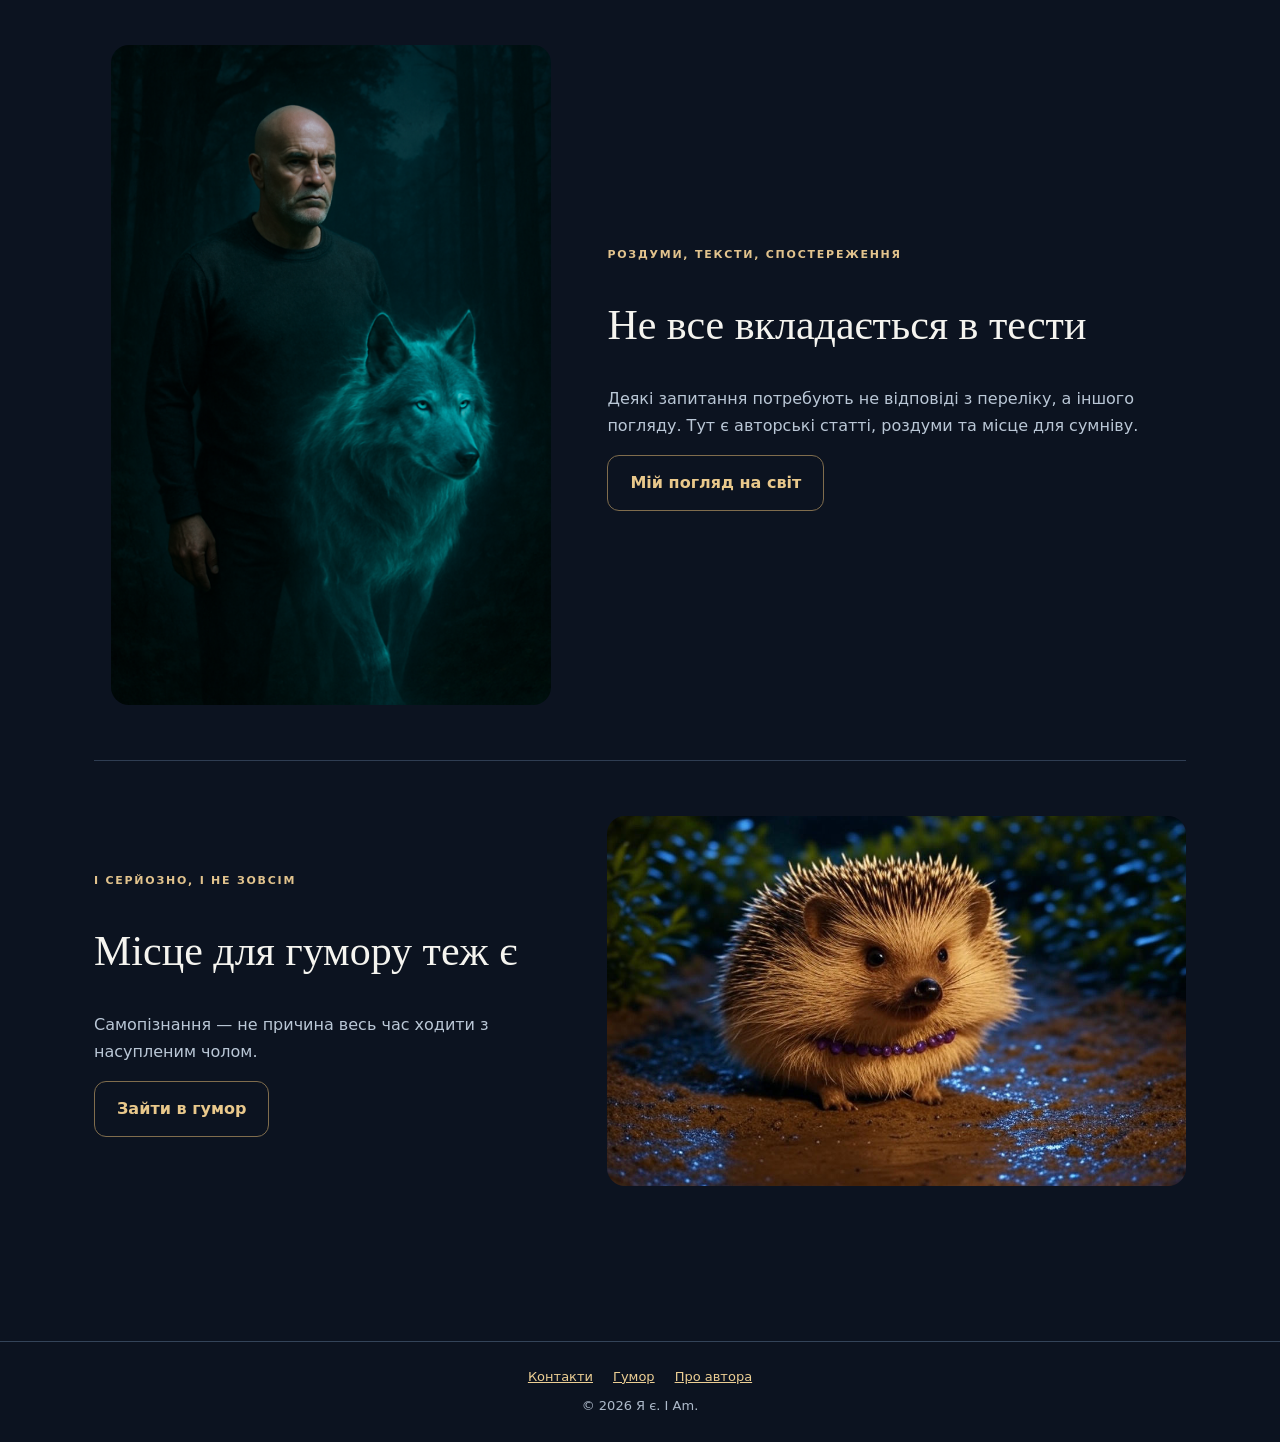
==== commit b5832124: "Update homepage and author page V14" ====
--- a/index.html
+++ b/index.html
@@ -17,6 +17,8 @@
 .home-boundaries{padding-top:20px!important}
 .home-boundaries h2{font-size:clamp(1.35rem,2.5vw,1.8rem)}
 @media(max-width:700px){.home-case,.home-step{padding:19px}.home-personal-inner{padding:22px}}
+
+.home-author-grid{display:grid;grid-template-columns:minmax(185px,270px) 1fr;align-items:center;gap:clamp(20px,4vw,50px);background:#172334;border:1px solid #344459;border-radius:18px;padding:clamp(18px,3vw,32px)}.home-author-photo{display:block;width:100%;max-width:270px;aspect-ratio:2/3;object-fit:cover;object-position:center 25%;border-radius:15px}.home-author-grid p{color:#d9e2eb;line-height:1.75}.home-author-grid .action{display:inline-block;margin-top:12px}@media(max-width:640px){.home-author-grid{grid-template-columns:1fr}.home-author-photo{max-width:230px;aspect-ratio:3/4}}
 </style></head><body class="new-site-page"><main id="main"><section class="hero"><div><span class="eyebrow"><span data-i18n-en="When you need clarity or want to understand yourself" data-i18n-uk="Коли потрібна ясність або хочеться зрозуміти себе">Коли потрібна ясність або хочеться зрозуміти себе</span></span>
 <h1><span data-i18n-en="Help with life’s challenges and understanding yourself." data-i18n-uk="Допомога у вирішенні життєвих проблем та пізнанні себе.">Допомога у вирішенні життєвих проблем та пізнанні себе.</span></h1>
 <p class="home-lead"><span data-i18n-en="Facing a difficult situation and unsure what to do? Or curious why you think, feel and act the way you do? This is a place to begin exploring, at your own pace and without fixed labels." data-i18n-uk="Опинився у складній ситуації й не знаєш, як діяти? Або хочеш зрозуміти, чому думаєш, відчуваєш і поводишся саме так? Тут можна почати розбиратися — у своєму темпі, без готових ярликів.">Опинився у складній ситуації й не знаєш, як діяти? Або хочеш зрозуміти, чому думаєш, відчуваєш і поводишся саме так? Тут можна почати розбиратися — у своєму темпі, без готових ярликів.</span></p>
@@ -25,4 +27,4 @@
 <div class="home-case"><h3><span data-i18n-en="Struggling with a decision?" data-i18n-uk="Важко ухвалити рішення?">Важко ухвалити рішення?</span></h3><p><span data-i18n-en="Write down what happened, separate facts from guesses, and consider options and possible consequences. The decision remains yours." data-i18n-uk="Запиши, що сталося, відокрем факти від здогадів, розглянь варіанти дій та можливі наслідки. Рішення залишиться за тобою.">Запиши, що сталося, відокрем факти від здогадів, розглянь варіанти дій та можливі наслідки. Рішення залишиться за тобою.</span></p><a data-url="unravel-situation.html" href="unravel-situation.html"><span data-i18n-en="Unravel a situation →" data-i18n-uk="Розплутати ситуацію →">Розплутати ситуацію →</span></a></div>
 <div class="home-case"><h3><span data-i18n-en="Noticing repeated reactions?" data-i18n-uk="Знову реагуєш однаково?">Знову реагуєш однаково?</span></h3><p><span data-i18n-en="Explore familiar behaviours through a situational test. Archetype descriptions offer a perspective, not a verdict or diagnosis." data-i18n-uk="Поглянь на звичні способи поведінки через ситуаційний тест. Опис архетипів — це можливість для роздумів, а не вирок чи діагноз.">Поглянь на звичні способи поведінки через ситуаційний тест. Опис архетипів — це можливість для роздумів, а не вирок чи діагноз.</span></p><a data-url="archetype-test.html" href="archetype-test.html"><span data-i18n-en="Try the archetype test →" data-i18n-uk="Спробувати тест →">Спробувати тест →</span></a></div>
 <div class="home-case"><h3><span data-i18n-en="Unsure where your opinion comes from?" data-i18n-uk="Не можеш розібратися у власній думці?">Не можеш розібратися у власній думці?</span></h3><p><span data-i18n-en="Explore where a belief comes from, what supports it, and what might change if you looked at it differently." data-i18n-uk="Спробуй з’ясувати, звідки взялося переконання, на чому воно тримається і що зміниться, якщо подивитися інакше.">Спробуй з’ясувати, звідки взялося переконання, на чому воно тримається і що зміниться, якщо подивитися інакше.</span></p><a data-url="mind-exploration.html" href="mind-exploration.html"><span data-i18n-en="Explore a thought →" data-i18n-uk="Дослідити думку →">Дослідити думку →</span></a></div>
-</div></section><section class="section" id="begin"><span class="eyebrow"><span data-i18n-en="Choose where to begin" data-i18n-uk="Обери свій напрям">Обери свій напрям</span></span><h2><span data-i18n-en="What brings you here?" data-i18n-uk="Що привело тебе сюди?">Що привело тебе сюди?</span></h2><div class="two"><a class="tile" data-url="unravel-situation.html" href="unravel-situation.html"><span class="symbol">↝</span><h3><span data-i18n-en="I need help with a problem" data-i18n-uk="Потрібна допомога у вирішенні проблеми">Потрібна допомога у вирішенні проблеми</span></h3><p><span data-i18n-en="Facing a conflict, difficult choice or tangled situation? Examine the facts, assumptions, possible actions and consequences." data-i18n-uk="Є конфлікт, складний вибір чи заплутана ситуація? Розклади її на факти, припущення, можливі дії та наслідки.">Є конфлікт, складний вибір чи заплутана ситуація? Розклади її на факти, припущення, можливі дії та наслідки.</span></p><span class="arrow"><span data-i18n-en="Explore →" data-i18n-uk="Перейти →">Перейти →</span></span></a><a class="tile" data-url="archetypes.html" href="archetypes.html"><span class="symbol">✧</span><h3><span data-i18n-en="I want to understand myself better" data-i18n-uk="Хочу краще пізнати себе">Хочу краще пізнати себе</span></h3><p><span data-i18n-en="Curious what shapes your decisions, reactions and beliefs? Start with archetypes, then choose the tool that suits you." data-i18n-uk="Цікаво, що впливає на твої рішення, реакції й переконання? Почни з архетипів, а далі обери інструмент, який тобі підходить.">Цікаво, що впливає на твої рішення, реакції й переконання? Почни з архетипів, а далі обери інструмент, який тобі підходить.</span></p><span class="arrow"><span data-i18n-en="Explore →" data-i18n-uk="Перейти →">Перейти →</span></span></a></div></section><section class="section"><span class="eyebrow"><span data-i18n-en="More ways to explore" data-i18n-uk="Більше способів дослідження">Більше способів дослідження</span></span><h2><span data-i18n-en="You do not have to start with a test" data-i18n-uk="Не обов’язково починати з тесту">Не обов’язково починати з тесту</span></h2><div class="three"><a class="tile" data-url="map-awareness-test-v2.html" href="map-awareness-test-v2.html"><span class="symbol">◌</span><h3><span data-i18n-en="Map of awareness" data-i18n-uk="Мапа усвідомлення">Мапа усвідомлення</span></h3><p><span data-i18n-en="A step-by-step test to reflect on your experience." data-i18n-uk="Покроковий тест, який допомагає замислитися над власним досвідом.">Покроковий тест, який допомагає замислитися над власним досвідом.</span></p><span class="arrow"><span data-i18n-en="Explore →" data-i18n-uk="Перейти →">Перейти →</span></span></a><a class="tile" data-url="mind-exploration.html" href="mind-exploration.html"><span class="symbol">◎</span><h3><span data-i18n-en="Thought exploration" data-i18n-uk="Мисленне дослідження">Мисленне дослідження</span></h3><p><span data-i18n-en="Examine your own thought: where did it come from and how much is it yours?" data-i18n-uk="Дослідження власної думки: звідки вона взялася і наскільки вона твоя.">Дослідження власної думки: звідки вона взялася і наскільки вона твоя.</span></p><span class="arrow"><span data-i18n-en="Explore →" data-i18n-uk="Перейти →">Перейти →</span></span></a><a class="tile" data-url="unravel-anxiety.html" href="unravel-anxiety.html"><span class="symbol">≈</span><h3><span data-i18n-en="Anxiety knot unraveler" data-i18n-uk="Розплутувач тривожного клубка">Розплутувач тривожного клубка</span></h3><p><span data-i18n-en="A guided way to work through anxious thoughts." data-i18n-uk="Інструмент для поступового розбору тривожних думок.">Інструмент для поступового розбору тривожних думок.</span></p><span class="arrow"><span data-i18n-en="Explore →" data-i18n-uk="Перейти →">Перейти →</span></span></a></div></section><section class="section home-how"><span class="eyebrow"><span data-i18n-en="How it works" data-i18n-uk="Як це працює">Як це працює</span></span><h2><span data-i18n-en="You do not have to do everything" data-i18n-uk="Не потрібно проходити все підряд">Не потрібно проходити все підряд</span></h2><div class="three"><div class="home-step"><span class="home-step-num">01</span><h3><span data-i18n-en="Choose your question" data-i18n-uk="Обери своє питання">Обери своє питання</span></h3><p><span data-i18n-en="Something troubling you now, or something you want to understand about yourself." data-i18n-uk="Те, що турбує зараз, або те, що хочеш зрозуміти про себе.">Те, що турбує зараз, або те, що хочеш зрозуміти про себе.</span></p></div><div class="home-step"><span class="home-step-num">02</span><h3><span data-i18n-en="Use a tool" data-i18n-uk="Спробуй інструмент">Спробуй інструмент</span></h3><p><span data-i18n-en="Answer as things really are. There is no need to choose the “right” answer." data-i18n-uk="Відповідай так, як є насправді. Не потрібно шукати «правильну» відповідь.">Відповідай так, як є насправді. Не потрібно шукати «правильну» відповідь.</span></p></div><div class="home-step"><span class="home-step-num">03</span><h3><span data-i18n-en="Draw your own conclusions" data-i18n-uk="Зроби власні висновки">Зроби власні висновки</span></h3><p><span data-i18n-en="Compare the result with your own experience. If a description does not fit, do not force yourself into it." data-i18n-uk="Порівняй результат зі своїм досвідом. Якщо опис не підходить — не підганяй себе під нього.">Порівняй результат зі своїм досвідом. Якщо опис не підходить — не підганяй себе під нього.</span></p></div></div></section><section class="section home-personal" id="personal-help"><div class="home-personal-inner"><span class="eyebrow"><span data-i18n-en="You can also reach out" data-i18n-uk="Можна звернутися особисто">Можна звернутися особисто</span></span><h2><span data-i18n-en="If working through it on your own is not enough" data-i18n-uk="Якщо самостійного розбору недостатньо">Якщо самостійного розбору недостатньо</span></h2><p><span data-i18n-en="You can use the tools freely on your own. If you want another person’s perspective on a specific situation, you can contact me to discuss a personal review. I do not diagnose or make decisions for you." data-i18n-uk="Інструменти можна використовувати безкоштовно й самостійно. Якщо потрібен погляд іншої людини на конкретну ситуацію, можна написати мені й обговорити можливість особистого розбору. Я не ставлю діагнозів і не ухвалюю рішень замість тебе.">Інструменти можна використовувати безкоштовно й самостійно. Якщо потрібен погляд іншої людини на конкретну ситуацію, можна написати мені й обговорити можливість особистого розбору. Я не ставлю діагнозів і не ухвалюю рішень замість тебе.</span></p><a class="action" data-url="contact.html" href="contact.html"><span data-i18n-en="Contact me" data-i18n-uk="Зв’язатися зі мною">Зв’язатися зі мною</span></a></div></section><section class="section home-boundaries"><h2><span data-i18n-en="What to expect — and what not to expect" data-i18n-uk="Чого варто очікувати — і чого ні">Чого варто очікувати — і чого ні</span></h2><p><span data-i18n-en="This website offers no magical answers, does not define your “type” once and for all, and does not replace professional psychological or medical care. Its purpose is to help you ask clearer questions, see more possibilities, and make better sense of your observations." data-i18n-uk="Цей сайт не дає чарівних відповідей, не визначає «тип людини» раз і назавжди й не замінює фахової психологічної чи медичної допомоги. Його завдання — допомогти сформулювати запитання, побачити більше варіантів і краще зрозуміти власні спостереження.">Цей сайт не дає чарівних відповідей, не визначає «тип людини» раз і назавжди й не замінює фахової психологічної чи медичної допомоги. Його завдання — допомогти сформулювати запитання, побачити більше варіантів і краще зрозуміти власні спостереження.</span></p></section><section class="section split"><img alt="Людина з вовком у лісі" loading="lazy" src="images/mezhovyk.jpg" style="display:block;width:100%;max-width:440px;height:auto;max-height:none;aspect-ratio:auto;object-fit:contain;object-position:center;margin-inline:auto"/><div><span class="eyebrow"><span data-i18n-en="Reflections and observations" data-i18n-uk="Роздуми, тексти, спостереження">Роздуми, тексти, спостереження</span></span><h2><span data-i18n-en="Not everything fits into a test" data-i18n-uk="Не все вкладається в тести">Не все вкладається в тести</span></h2><p><span data-i18n-en="Some questions need more than a multiple-choice answer. Explore essays, reflections and room for doubt." data-i18n-uk="Деякі запитання потребують не відповіді з переліку, а іншого погляду. Тут є авторські статті, роздуми та місце для сумніву.">Деякі запитання потребують не відповіді з переліку, а іншого погляду. Тут є авторські статті, роздуми та місце для сумніву.</span></p><a class="action outline" data-url="blog.html" href="blog.html"><span data-i18n-en="My perspective" data-i18n-uk="Мій погляд на світ">Мій погляд на світ</span></a></div></section><section class="section split"><div><span class="eyebrow"><span data-i18n-en="Serious, but not too serious" data-i18n-uk="І серйозно, і не зовсім">І серйозно, і не зовсім</span></span><h2><span data-i18n-en="There is room for humor, too" data-i18n-uk="Місце для гумору теж є">Місце для гумору теж є</span></h2><p><span data-i18n-en="Self-exploration is no reason to keep a permanently serious face." data-i18n-uk="Самопізнання — не причина весь час ходити з насупленим чолом.">Самопізнання — не причина весь час ходити з насупленим чолом.</span></p><a class="action outline" data-url="humor.html" href="humor.html"><span data-i18n-en="Visit humor" data-i18n-uk="Зайти в гумор">Зайти в гумор</span></a></div><img alt="Кумедний їжачок" loading="lazy" src="images/hedgehog.jpg"/></section></main><script>window.yaieRenderHome=function(lang){document.querySelectorAll('[data-i18n-uk]').forEach(el=>el.textContent=el.getAttribute('data-i18n-'+lang));document.querySelectorAll('[data-url]').forEach(el=>{let u=new URL(el.getAttribute('data-url'),location.href);u.searchParams.set('lang',lang);el.href=u.pathname+u.search});};</script><script defer="" src="assets/site.js"></script></body></html>+</div></section><section class="section home-author" id="author"><div class="home-author-grid"><img class="home-author-photo" src="images/author-viktor.jpg" alt="Віктор — автор сайту «Я є. I Am.»" loading="lazy"/><div><span class="eyebrow"><span data-i18n-uk="Хто створив цей простір" data-i18n-en="Meet the author">Хто створив цей простір</span></span><h2><span data-i18n-uk="Про автора" data-i18n-en="About the author">Про автора</span></h2><p><span data-i18n-uk="Я технар за досвідом і способом мислення: люблю розбирати складне на зрозумілі частини. Але в моєму житті є не лише логіка — є почуття, емоції, сумніви й радощі. Я не вчу інших, як жити, а ділюся власним поглядом та інструментами для самостійного дослідження." data-i18n-en="I have a technical background and an engineer’s way of thinking: I like breaking complex things into understandable parts. But my life is not only about logic — there are feelings, emotions, doubts and joys too. I do not tell others how to live; I share my perspective and tools for exploring things for themselves.">Я технар за досвідом і способом мислення: люблю розбирати складне на зрозумілі частини. Але в моєму житті є не лише логіка — є почуття, емоції, сумніви й радощі. Я не вчу інших, як жити, а ділюся власним поглядом та інструментами для самостійного дослідження.</span></p><a class="action outline" data-url="about.html" href="about.html"><span data-i18n-uk="Дізнатися більше про мене" data-i18n-en="Read more about me">Дізнатися більше про мене</span></a></div></div></section><section class="section home-personal" id="personal-help"><div class="home-personal-inner"><span class="eyebrow"><span data-i18n-en="You can also reach out" data-i18n-uk="Можна звернутися особисто">Можна звернутися особисто</span></span><h2><span data-i18n-en="If working through it on your own is not enough" data-i18n-uk="Якщо самостійного розбору недостатньо">Якщо самостійного розбору недостатньо</span></h2><p><span data-i18n-en="You can use the tools freely on your own. If you want an individual perspective on your situation, you can contact me about a paid personal review. We will discuss the scope and fee before starting. I do not diagnose or make decisions for you." data-i18n-uk="Інструменти можна використовувати безкоштовно й самостійно. Якщо потрібен індивідуальний погляд на твою ситуацію, можна звернутися до мене щодо платного особистого розбору. Умови й вартість обговоримо до початку роботи. Я не ставлю діагнозів і не ухвалюю рішень замість тебе.">Інструменти можна використовувати безкоштовно й самостійно. Якщо потрібен індивідуальний погляд на твою ситуацію, можна звернутися до мене щодо платного особистого розбору. Умови й вартість обговоримо до початку роботи. Я не ставлю діагнозів і не ухвалюю рішень замість тебе.</span></p><a class="action" data-url="contact.html" href="contact.html"><span data-i18n-en="Contact me" data-i18n-uk="Зв’язатися зі мною">Зв’язатися зі мною</span></a></div></section><section class="section home-boundaries"><h2><span data-i18n-en="What to expect — and what not to expect" data-i18n-uk="Чого варто очікувати — і чого ні">Чого варто очікувати — і чого ні</span></h2><p><span data-i18n-en="This website offers no magical answers, does not define your “type” once and for all, and does not replace professional psychological or medical care. Its purpose is to help you ask clearer questions, see more possibilities, and make better sense of your observations." data-i18n-uk="Цей сайт не дає чарівних відповідей, не визначає «тип людини» раз і назавжди й не замінює фахової психологічної чи медичної допомоги. Його завдання — допомогти сформулювати запитання, побачити більше варіантів і краще зрозуміти власні спостереження.">Цей сайт не дає чарівних відповідей, не визначає «тип людини» раз і назавжди й не замінює фахової психологічної чи медичної допомоги. Його завдання — допомогти сформулювати запитання, побачити більше варіантів і краще зрозуміти власні спостереження.</span></p></section><section class="section split"><img alt="Людина з вовком у лісі" loading="lazy" src="images/mezhovyk.jpg" style="display:block;width:100%;max-width:440px;height:auto;max-height:none;aspect-ratio:auto;object-fit:contain;object-position:center;margin-inline:auto"/><div><span class="eyebrow"><span data-i18n-en="Reflections and observations" data-i18n-uk="Роздуми, тексти, спостереження">Роздуми, тексти, спостереження</span></span><h2><span data-i18n-en="Not everything fits into a test" data-i18n-uk="Не все вкладається в тести">Не все вкладається в тести</span></h2><p><span data-i18n-en="Some questions need more than a multiple-choice answer. Explore essays, reflections and room for doubt." data-i18n-uk="Деякі запитання потребують не відповіді з переліку, а іншого погляду. Тут є авторські статті, роздуми та місце для сумніву.">Деякі запитання потребують не відповіді з переліку, а іншого погляду. Тут є авторські статті, роздуми та місце для сумніву.</span></p><a class="action outline" data-url="blog.html" href="blog.html"><span data-i18n-en="My perspective" data-i18n-uk="Мій погляд на світ">Мій погляд на світ</span></a></div></section><section class="section split"><div><span class="eyebrow"><span data-i18n-en="Serious, but not too serious" data-i18n-uk="І серйозно, і не зовсім">І серйозно, і не зовсім</span></span><h2><span data-i18n-en="There is room for humor, too" data-i18n-uk="Місце для гумору теж є">Місце для гумору теж є</span></h2><p><span data-i18n-en="Self-exploration is no reason to keep a permanently serious face." data-i18n-uk="Самопізнання — не причина весь час ходити з насупленим чолом.">Самопізнання — не причина весь час ходити з насупленим чолом.</span></p><a class="action outline" data-url="humor.html" href="humor.html"><span data-i18n-en="Visit humor" data-i18n-uk="Зайти в гумор">Зайти в гумор</span></a></div><img alt="Кумедний їжачок" loading="lazy" src="images/hedgehog.jpg"/></section></main><script>window.yaieRenderHome=function(lang){document.querySelectorAll('[data-i18n-uk]').forEach(el=>el.textContent=el.getAttribute('data-i18n-'+lang));document.querySelectorAll('[data-url]').forEach(el=>{let u=new URL(el.getAttribute('data-url'),location.href);u.searchParams.set('lang',lang);el.href=u.pathname+u.search});};</script><script defer="" src="assets/site.js"></script></body></html>
